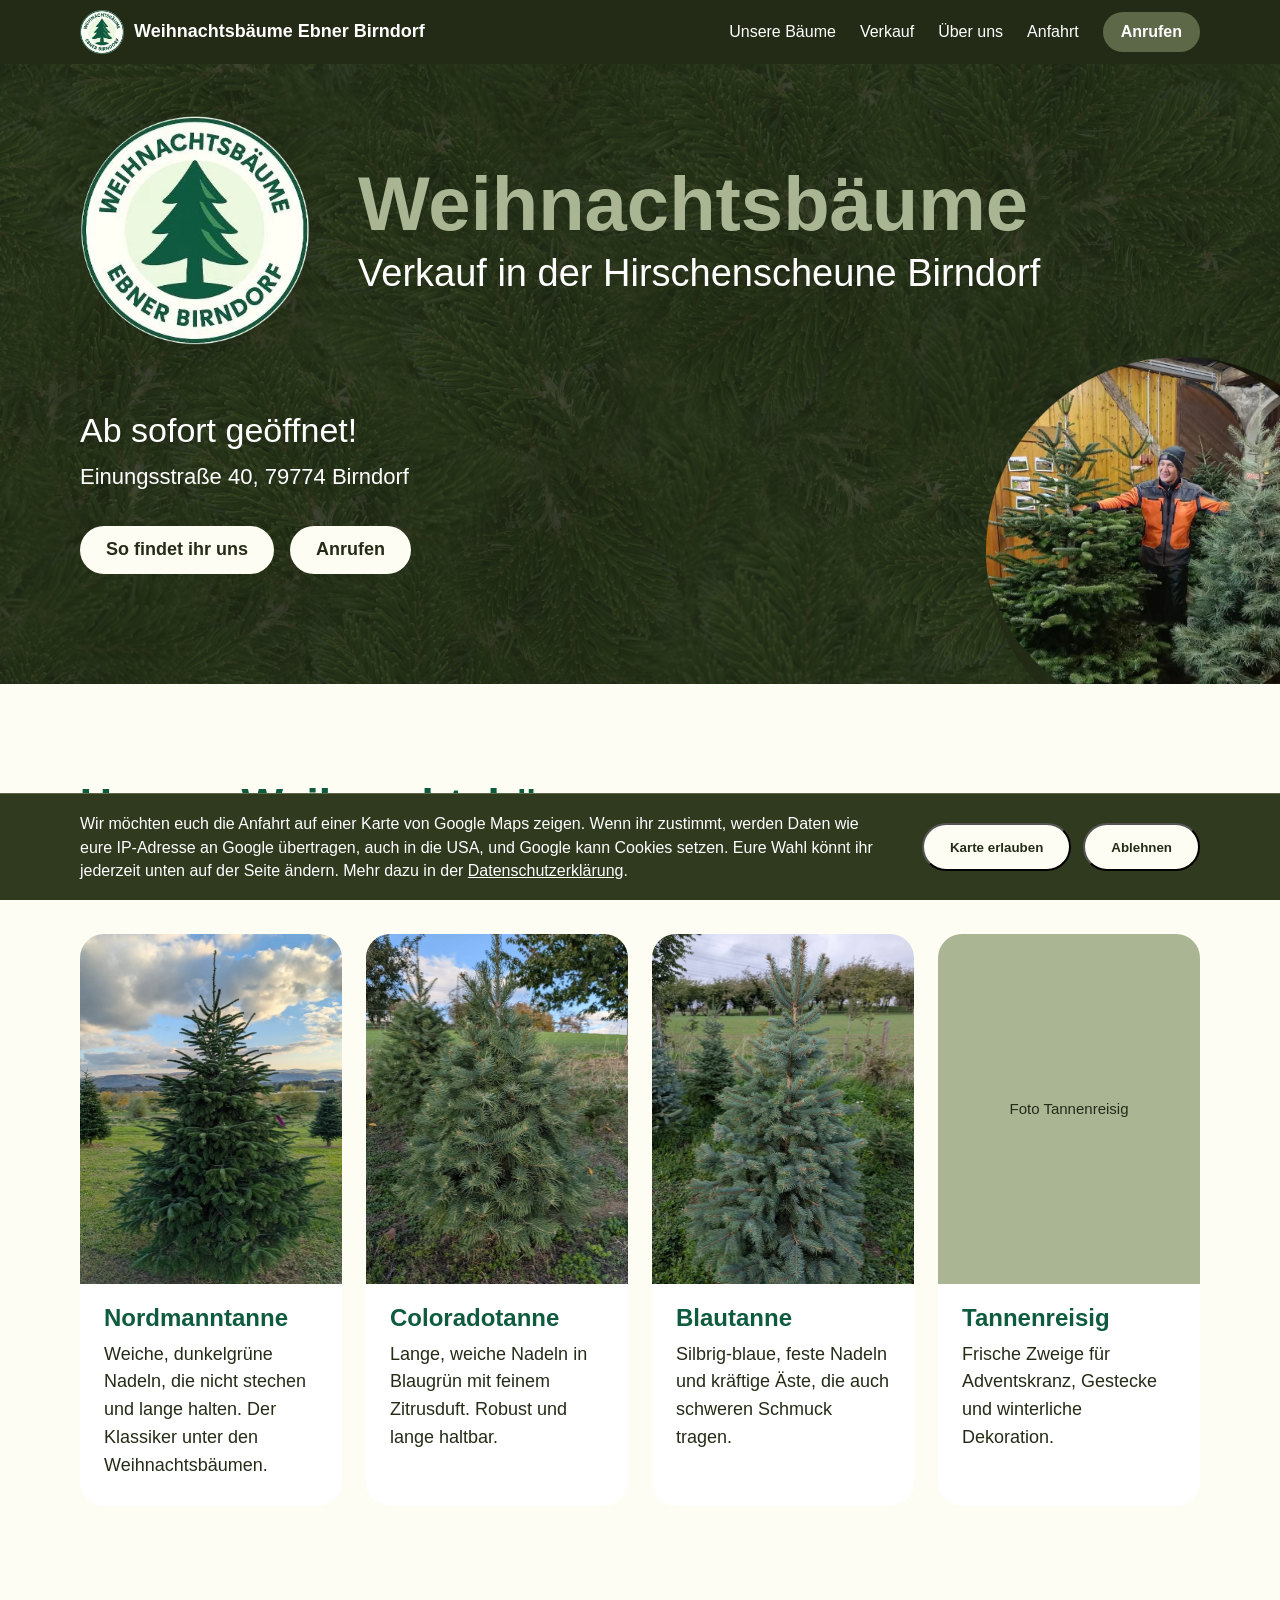
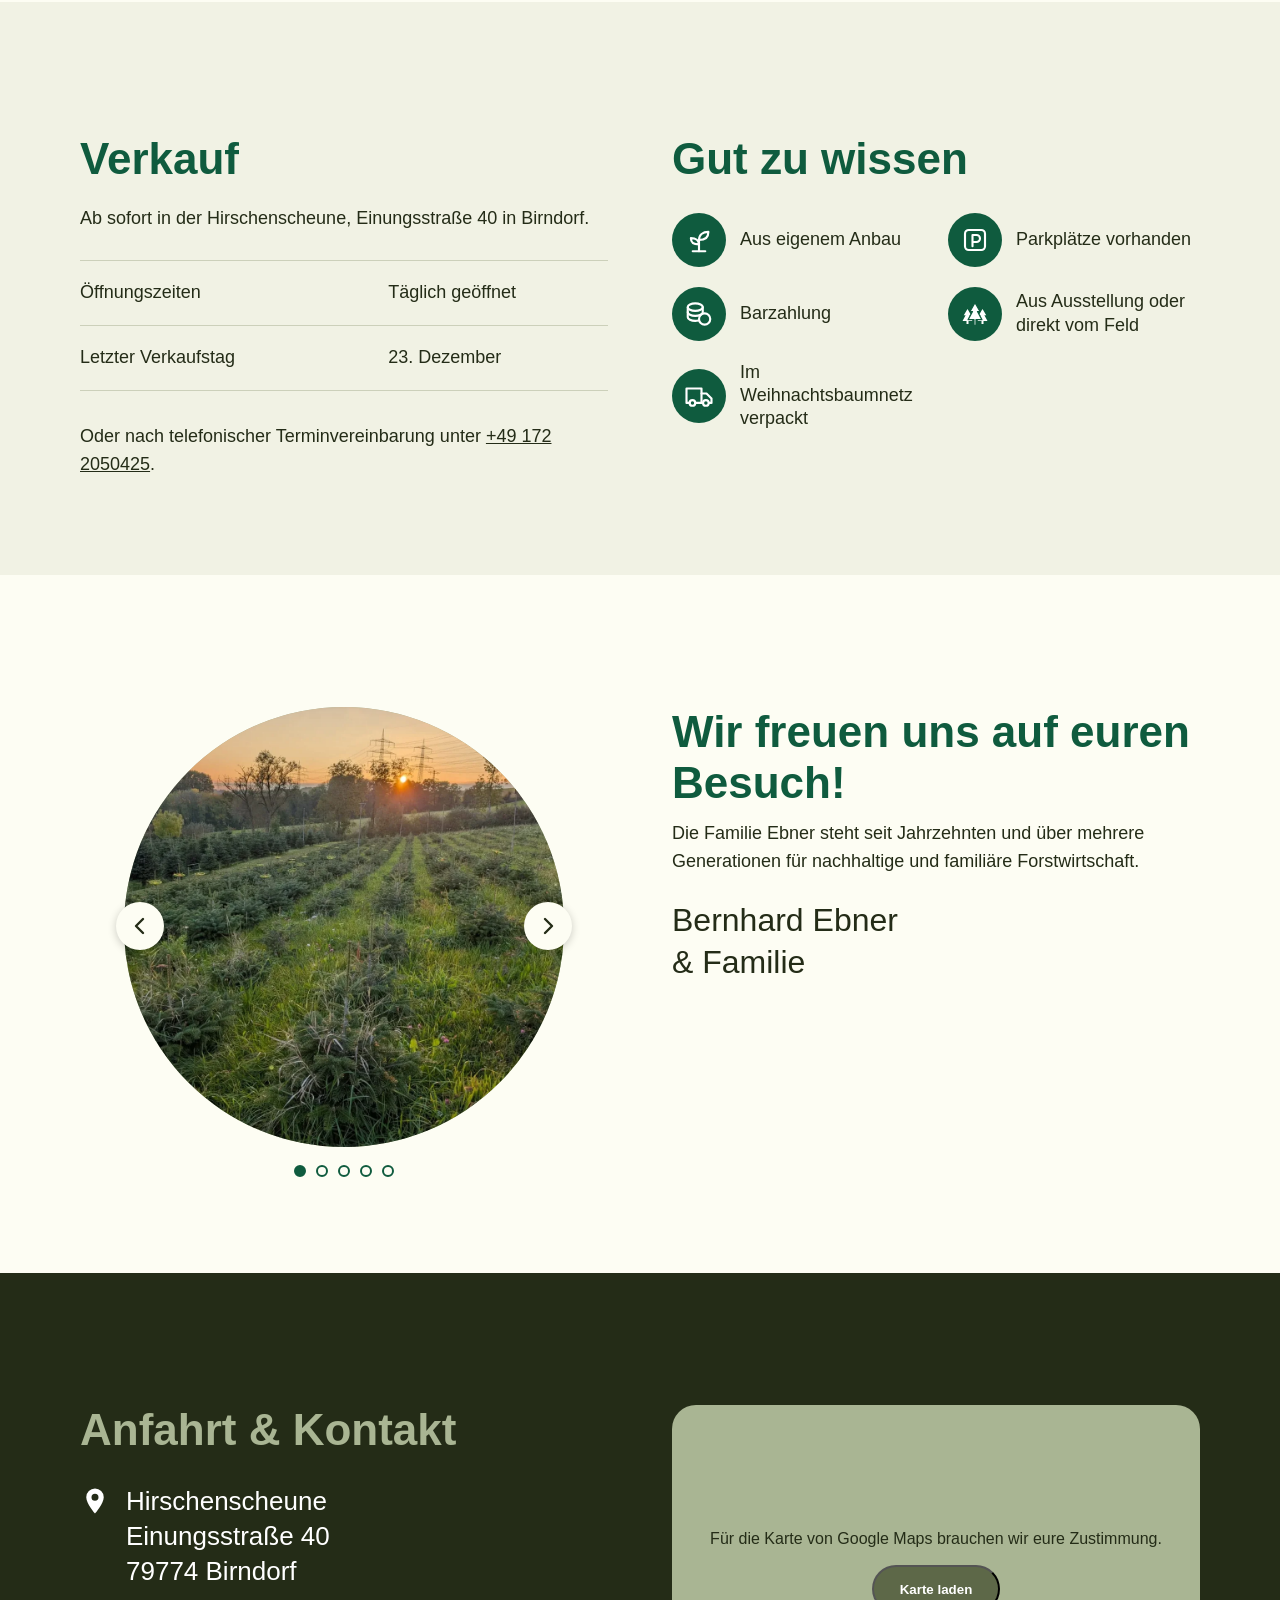
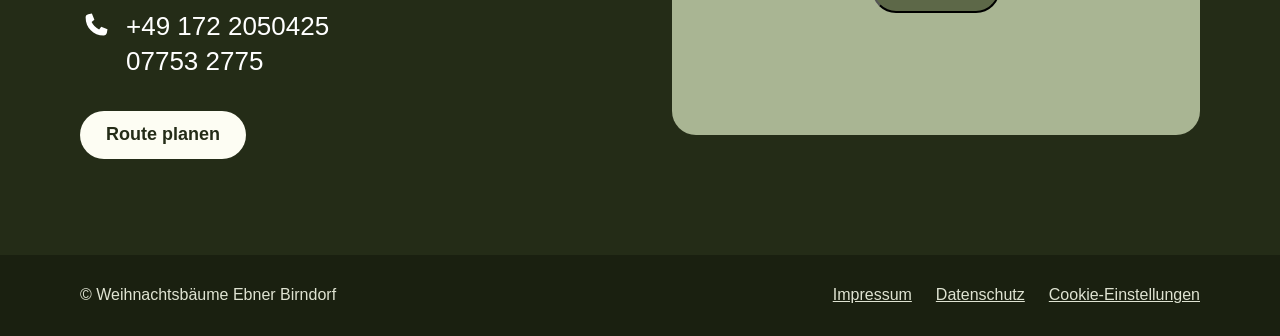
==== index.html @ 2c9ade21 "Verkauf: Ueberschrift und Abstaende" ====
<!doctype html>
<html lang="de">
<head>
  <meta charset="utf-8">
  <meta name="viewport" content="width=device-width, initial-scale=1">
  <title>Christbäume &amp; Weihnachtsbäume in Birndorf | Ebner</title>
  <meta name="description" content="Weihnachtsbäume aus eigenem Anbau: Nordmanntannen, Coloradotannen, Blautannen und Tannenreisig. Verkauf in der Hirschenscheune Birndorf, täglich geöffnet.">
  <link rel="canonical" href="https://ebner-birndorf.de/">
  <meta property="og:type" content="website">
  <meta property="og:locale" content="de_DE">
  <meta property="og:site_name" content="Weihnachtsbäume Ebner Birndorf">
  <meta property="og:title" content="Christbäume &amp; Weihnachtsbäume in Birndorf | Ebner">
  <meta property="og:description" content="Weihnachtsbäume aus eigenem Anbau, Verkauf in der Hirschenscheune Birndorf.">
  <meta property="og:url" content="https://ebner-birndorf.de/">
  <meta property="og:image" content="https://ebner-birndorf.de/assets/logo-aus-flyer.png">
  <meta name="theme-color" content="#242c17">
  <link rel="icon" href="assets/logo-aus-flyer.png">
  <link rel="stylesheet" href="style.css">
  <script type="application/ld+json">
  {
    "@context": "https://schema.org",
    "@type": "Store",
    "name": "Weihnachtsbäume Ebner Birndorf",
    "alternateName": "Christbäume Ebner Birndorf",
    "description": "Verkauf von Weihnachtsbäumen aus eigenem Anbau in der Hirschenscheune Birndorf: Nordmanntannen, Coloradotannen, Blautannen und Tannenreisig.",
    "url": "https://ebner-birndorf.de/",
    "logo": "https://ebner-birndorf.de/assets/logo-aus-flyer.png",
    "image": "https://ebner-birndorf.de/assets/baum-nordmanntanne.webp",
    "telephone": "+491722050425",
    "paymentAccepted": "Cash",
    "address": {
      "@type": "PostalAddress",
      "streetAddress": "Einungsstraße 40",
      "postalCode": "79774",
      "addressLocality": "Albbruck-Birndorf",
      "addressRegion": "Baden-Württemberg",
      "addressCountry": "DE"
    },
    "areaServed": ["Birndorf", "Albbruck", "Landkreis Waldshut"]
  }
  </script>
</head>
<body>

<header class="kopf">
  <div class="inhalt">
    <a class="marke" href="#start">
      <img src="assets/logo-aus-flyer.png" alt="" width="44" height="44">
      <span>Weihnachtsbäume Ebner Birndorf</span>
    </a>
    <nav class="nav" aria-label="Hauptnavigation">
      <a href="#baeume">Unsere Bäume</a>
      <a href="#verkauf">Verkauf</a>
      <a href="#familie">Über uns</a>
      <a href="#anfahrt">Anfahrt</a>
    </nav>
    <a class="knopf klein" href="tel:+491722050425">Anrufen</a>
  </div>
</header>

<main>
  <section class="hero" id="start">
    <div class="inhalt">
      <div class="hero-kopf">
        <img class="hero-logo" src="assets/logo-aus-flyer.png" alt="Logo Weihnachtsbäume Ebner Birndorf" width="311" height="311">
        <div>
          <h1>Weihnachtsbäume <span class="hero-unterzeile">Verkauf in der Hirschenscheune Birndorf</span></h1>
        </div>
      </div>
      <div class="hero-text">
        <p class="hero-zeiten" id="hero-zeiten">Ab sofort geöffnet!</p>
        <p class="hero-ort">Einungsstraße 40, 79774 Birndorf</p>
        <div class="hero-aktionen">
          <a class="knopf hell" href="#anfahrt">So findet ihr uns</a>
          <a class="knopf hell" href="tel:+491722050425">Anrufen</a>
        </div>
      </div>
    </div>
    <img class="hero-foto" src="assets/foto-kreis-aus-flyer.webp" alt="Bernhard Ebner zwischen Christbäumen aus eigenem Anbau in Birndorf" width="735" height="816">
  </section>

  <section class="abschnitt" id="baeume">
    <div class="inhalt">
      <h2>Unsere Weihnachtsbäume</h2>
      <p class="einleitung">Unsere Weihnachtsbäume stammen aus eigenem Anbau. Bei uns findet ihr Nordmanntannen, Coloradotannen, Blautannen sowie Tannenreisig.</p>
      <div class="raster vier">
        <article class="karte">
          <img class="bild" src="assets/baum-nordmanntanne.webp" alt="Nordmanntanne auf dem Feld in Birndorf" width="1053" height="1400" loading="lazy">
          <div class="karte-text">
            <h3>Nordmanntanne</h3>
            <p>Weiche, dunkelgrüne Nadeln, die nicht stechen und lange halten. Der Klassiker unter den Weihnachtsbäumen.</p>
          </div>
        </article>
        <article class="karte">
          <img class="bild" src="assets/baum-coloradotanne.webp" alt="Coloradotanne auf dem Feld in Birndorf" width="1053" height="1400" loading="lazy">
          <div class="karte-text">
            <h3>Coloradotanne</h3>
            <p>Lange, weiche Nadeln in Blaugrün mit feinem Zitrusduft. Robust und lange haltbar.</p>
          </div>
        </article>
        <article class="karte">
          <img class="bild" src="assets/baum-blautanne.webp" alt="Blautanne auf dem Feld in Birndorf" width="1053" height="1400" loading="lazy">
          <div class="karte-text">
            <h3>Blautanne</h3>
            <p>Silbrig-blaue, feste Nadeln und kräftige Äste, die auch schweren Schmuck tragen.</p>
          </div>
        </article>
        <article class="karte">
          <div class="platzhalter bild">Foto Tannenreisig</div>
          <div class="karte-text">
            <h3>Tannenreisig</h3>
            <p>Frische Zweige für Adventskranz, Gestecke und winterliche Dekoration.</p>
          </div>
        </article>
      </div>
    </div>
  </section>

  <section class="abschnitt alt" id="verkauf">
    <div class="inhalt raster zwei">
      <div>
        <h2>Verkauf</h2>
        <p class="einleitung" id="verkauf-hinweis">Ab sofort in der Hirschenscheune, Einungsstraße 40 in Birndorf.</p>
        <table class="zeiten">
          <caption hidden>Öffnungszeiten</caption>
          <tr><th scope="row">Öffnungszeiten</th><td>Täglich geöffnet</td></tr>
          <tr><th scope="row">Letzter Verkaufstag</th><td>23. Dezember</td></tr>
        </table>
        <p class="hinweis">Oder nach telefonischer Terminvereinbarung unter <a href="tel:+491722050425">+49 172 2050425</a>.</p>
      </div>
      <div>
        <h2>Gut zu wissen</h2>
        <ul class="fakten">
          <li>
            <span class="pikto"><svg viewBox="0 0 24 24" aria-hidden="true"><path d="M12 21v-9"/><path d="M12 12c0-4 3-6.500 7.500-6.500 0 4.500-3 6.500-7.500 6.500Z"/><path d="M12 15.500c0-3-2.500-5-6.500-5 0 3.500 2.500 5 6.500 5Z"/><path d="M7 21h10"/></svg></span>
            Aus eigenem Anbau
          </li>
          <li>
            <span class="pikto"><svg viewBox="0 0 24 24" aria-hidden="true"><rect x="4" y="4" width="16" height="16" rx="3"/><path d="M10 17V8h3.200a2.800 2.800 0 0 1 0 5.600H10"/></svg></span>
            Parkplätze vorhanden
          </li>
          <li>
            <span class="pikto"><svg viewBox="0 0 24 24" aria-hidden="true"><ellipse cx="9" cy="6.500" rx="6" ry="3"/><path d="M3 6.500v4c0 1.660 2.690 3 6 3s6-1.340 6-3v-4"/><path d="M3 10.500v4c0 1.660 2.690 3 6 3 .9 0 1.760-.1 2.530-.28"/><circle cx="16.500" cy="16" r="4.500"/></svg></span>
            Barzahlung
          </li>
          <li>
            <span class="pikto"><svg class="gefuellt" viewBox="0 0 24 24" aria-hidden="true"><path d="M6 8 3 13h1.500L2 17.500h3.200V20h1.600v-2.500H10L7.500 13H9L6 8Z"/><path d="M18 8l-3 5h1.500L14 17.500h3.200V20h1.600v-2.500H22L19.500 13H21l-3-5Z"/><path class="vorn" d="M12 3 8 10h2l-3.500 6.500h4.700V21h1.600v-4.500h4.700L14 10h2L12 3Z"/></svg></span>
            Aus Ausstellung oder direkt vom Feld
          </li>
          <li>
            <span class="pikto"><svg viewBox="0 0 24 24" aria-hidden="true"><path d="M4.500 17.500H2V6h12v11.500H9"/><path d="M14 10h4l4 4v3.500h-2"/><path d="M15 17.500h-1"/><circle cx="6.750" cy="17.500" r="2.250"/><circle cx="17.500" cy="17.500" r="2.250"/></svg></span>
            Im Weihnachtsbaumnetz verpackt
          </li>
        </ul>
      </div>
    </div>
  </section>

  <section class="abschnitt" id="familie">
    <div class="inhalt raster zwei">
      <div class="galerie" id="galerie" aria-roledescription="Bildergalerie" aria-label="Fotos aus Birndorf">
        <div class="galerie-fenster">
          <img class="aktiv" src="assets/galerie-1-sonnenuntergang.webp" alt="Weihnachtsbaumkultur in Birndorf bei Sonnenuntergang" width="1400" height="1054">
          <img src="assets/galerie-2-katze.webp" alt="Katze vor einem geschmückten Weihnachtsbaum" width="1050" height="1400" loading="lazy">
          <img src="assets/galerie-3-zapfen.webp" alt="Junge Tanne mit Zapfen im Sommer" width="1053" height="1400" loading="lazy">
          <img src="assets/galerie-4-tannenreisig.webp" alt="Tannenreisig-Stand mit Kässle und verschneiter Blautanne" width="1051" height="1400" loading="lazy">
          <img src="assets/galerie-5-hof.webp" alt="Verschneite Weihnachtsbäume vor der Hirschenscheune in Birndorf" width="1400" height="1051" loading="lazy">
        </div>
        <button class="galerie-pfeil zurueck" type="button" aria-label="Vorheriges Foto"><svg viewBox="0 0 24 24" aria-hidden="true"><path d="M15 5 8 12l7 7"/></svg></button>
        <button class="galerie-pfeil weiter" type="button" aria-label="Nächstes Foto"><svg viewBox="0 0 24 24" aria-hidden="true"><path d="m9 5 7 7-7 7"/></svg></button>
        <div class="galerie-punkte" role="group" aria-label="Foto auswählen"></div>
      </div>
      <div>
        <h2>Wir freuen uns auf euren Besuch!</h2>
        <p class="einleitung">Die Familie Ebner steht seit Jahrzehnten und über mehrere Generationen für nachhaltige und familiäre Forstwirtschaft.</p>
        <p class="gruss">Bernhard Ebner<br>&amp; Familie</p>
      </div>
    </div>
  </section>

  <section class="abschnitt dunkel" id="anfahrt">
    <div class="inhalt raster zwei">
      <div>
        <h2>Anfahrt &amp; Kontakt</h2>
        <ul class="kontakt-liste">
          <li>
            <svg viewBox="0 0 24 24" aria-hidden="true"><path d="M12 2a7 7 0 0 0-7 7c0 5.2 7 13 7 13s7-7.800 7-13a7 7 0 0 0-7-7Zm0 9.800A2.800 2.800 0 1 1 12 6.200a2.800 2.800 0 0 1 0 5.600Z"/></svg>
            <span>Hirschenscheune<br>Einungsstraße 40<br>79774 Birndorf</span>
          </li>
          <li>
            <svg viewBox="0 0 24 24" aria-hidden="true"><path d="M6.600 2.500 9.500 2l2 5-2.200 1.700a13 13 0 0 0 6 6L17 12.500l5 2-.5 2.900c-.2 1.300-1.300 2.100-2.600 2.100C10.700 19.500 4.500 13.300 4.500 5.100c0-1.300.8-2.400 2.100-2.600Z"/></svg>
            <span><a href="tel:+491722050425">+49 172 2050425</a><br><a href="tel:+4977532775">07753 2775</a></span>
          </li>
        </ul>
        <div class="hero-aktionen">
          <a class="knopf hell" href="https://www.google.com/maps/search/?api=1&amp;query=Einungsstra%C3%9Fe+40,+79774+Albbruck-Birndorf" rel="noopener">Route planen</a>
        </div>
      </div>
      <div class="platzhalter karte-karte" id="karte">
        <div>
          <p>Für die Karte von Google Maps brauchen wir eure Zustimmung.</p>
          <button class="knopf" id="karte-laden" type="button">Karte laden</button>
        </div>
      </div>
    </div>
  </section>
</main>

<footer class="fuss">
  <div class="inhalt">
    <span>© Weihnachtsbäume Ebner Birndorf</span>
    <nav aria-label="Rechtliches">
      <a href="impressum.html">Impressum</a>
      <a href="datenschutz.html">Datenschutz</a>
      <button class="link-knopf" id="cookie-einstellungen" type="button">Cookie-Einstellungen</button>
    </nav>
  </div>
</footer>

<aside class="cookie-banner" id="cookie-banner" aria-label="Cookie-Einstellungen" hidden>
  <div class="inhalt">
    <p>Wir möchten euch die Anfahrt auf einer Karte von Google Maps zeigen. Wenn ihr zustimmt, werden Daten wie eure IP-Adresse an Google übertragen, auch in die USA, und Google kann Cookies setzen. Eure Wahl könnt ihr jederzeit unten auf der Seite ändern. Mehr dazu in der <a href="datenschutz.html">Datenschutzerklärung</a>.</p>
    <div class="cookie-aktionen">
      <button class="knopf hell" id="cookie-ja" type="button">Karte erlauben</button>
      <button class="knopf hell" id="cookie-nein" type="button">Ablehnen</button>
    </div>
  </div>
</aside>

<script src="saison.js" defer></script>
<script src="galerie.js" defer></script>
<script src="consent.js" defer></script>

</body>
</html>
---- style.css ----
/* Farben und Grundwerte aus dem Flyer */
:root {
  --tanne-dunkel: #242c17;
  --tanne: #2f3a1f;
  --moos: #5d6848;
  --moos-hell: #a9b593;
  --logo-gruen: #0f5b3e;
  --creme: #fdfdf3;
  --creme-dunkel: #f1f2e4;
  --text: #242c17;
  --radius-pill: 999px;
  --breite: 1120px;
  --gutter: clamp(16px, 4vw, 40px);
}

* { box-sizing: border-box; }
html { scroll-behavior: smooth; scroll-padding-top: 76px; }
body {
  margin: 0;
  background: var(--tanne-dunkel);
  color: var(--text);
  font-family: Arial, "Liberation Sans", Helvetica, sans-serif;
  font-size: 18px;
  line-height: 1.55;
}
img { max-width: 100%; height: auto; display: block; }
h1, h2, h3, p { margin: 0; }
a { color: inherit; }
a:focus-visible { outline: 3px solid var(--moos-hell); outline-offset: 3px; }

.inhalt { width: min(100% - 2 * var(--gutter), var(--breite)); margin-inline: auto; }

/* Kopfzeile */
.kopf {
  position: sticky; top: 0; z-index: 10;
  background: rgba(36, 44, 23, .96);
  color: #fff;
}
.kopf .inhalt { display: flex; align-items: center; gap: 24px; min-height: 64px; }
.marke { display: flex; align-items: center; gap: 10px; font-weight: 700; text-decoration: none; }
.marke img { width: 44px; height: 44px; }
.nav { display: flex; gap: 24px; margin-left: auto; }
.nav a { text-decoration: none; font-size: 16px; }
.nav a:hover { text-decoration: underline; text-underline-offset: 4px; }

/* Knöpfe wie auf dem Flyer */
.knopf {
  display: inline-flex; align-items: center; justify-content: center;
  min-height: 48px; padding: 8px 26px;
  border-radius: var(--radius-pill);
  background: var(--moos); color: #fff;
  text-decoration: none; text-align: center;
}
.knopf { font-weight: 700; cursor: pointer; }
.knopf:hover { background: var(--logo-gruen); }
.knopf.hell { background: var(--creme); color: var(--tanne-dunkel); }
.knopf.hell:hover { background: var(--creme-dunkel); }
.knopf.klein { min-height: 40px; padding: 6px 18px; font-size: 16px; white-space: nowrap; }

/* Hero: dunkles Feld links, Nadeln rechts, Fotokreis unten rechts */
.hero {
  position: relative; z-index: 2;
  min-height: 620px;
  color: #fff;
  background: var(--tanne-dunkel) url("assets/nadeln-hintergrund.webp") center / cover no-repeat;
}
.hero::before {
  content: ""; position: absolute; inset: 0;
  background: rgba(36, 44, 23, .76);
}
.hero .inhalt { position: relative; padding-block: clamp(32px, 4vw, 56px) clamp(40px, 4.5vw, 64px); }
.hero-kopf { display: flex; align-items: center; gap: clamp(20px, 4vw, 48px); }
.hero-logo { width: clamp(120px, 20vw, 230px); flex: none; }
.hero h1 {
  font-size: clamp(36px, 6.4vw, 76px);
  line-height: 1.08;
  color: var(--moos-hell);
  overflow-wrap: anywhere;
}
.hero-unterzeile { display: block; color: #fff; font-weight: 400; font-size: clamp(24px, 3.2vw, 38px); line-height: 1.2; margin-top: 6px; }
.hero-text { position: relative; z-index: 1; max-width: 640px; }
.hero-zeiten { font-size: clamp(22px, 2.9vw, 34px); line-height: 1.25; margin-top: clamp(32px, 5vw, 64px); }
.hero-ort { font-size: clamp(18px, 2vw, 22px); margin-top: 8px; }
.hinweis { margin-top: 20px; }
.fakten {
  display: grid; grid-template-columns: repeat(2, 1fr); gap: 20px 24px;
  list-style: none; margin: 28px 0 0; padding: 0;
}
.fakten li { display: flex; align-items: center; gap: 14px; line-height: 1.3; }
.pikto {
  flex: none; display: grid; place-items: center;
  width: 54px; height: 54px; border-radius: 50%;
  background: var(--logo-gruen); color: #fff;
}
.pikto svg { width: 30px; height: 30px; fill: none; stroke: currentColor; stroke-width: 1.7; stroke-linecap: round; stroke-linejoin: round; }
.pikto svg.gefuellt { fill: currentColor; stroke: none; }
.pikto svg.gefuellt .vorn { stroke: var(--logo-gruen); stroke-width: 1; }
.hero-aktionen { display: flex; flex-wrap: wrap; gap: 12px 16px; margin-top: 32px; }
.hero-foto {
  position: absolute; right: 0; bottom: 0;
  width: min(23vw, 420px);
  pointer-events: none;
}

/* Abschnitte */
.abschnitt { padding-block: clamp(56px, 8vw, 96px); background: var(--creme); }
.abschnitt.alt { background: var(--creme-dunkel); }
.abschnitt.dunkel { background: var(--tanne-dunkel); color: #fff; }
.abschnitt h2 {
  font-size: clamp(30px, 4.2vw, 44px); line-height: 1.15;
  color: var(--logo-gruen);
}
.abschnitt.dunkel h2 { color: var(--moos-hell); }
.einleitung { max-width: 680px; margin-top: 12px; }

.raster { display: grid; gap: 24px; margin-top: 36px; }
.raster.drei { grid-template-columns: repeat(3, 1fr); }
.raster.vier { grid-template-columns: repeat(4, 1fr); }
.raster.vier .bild { aspect-ratio: 3 / 4; width: 100%; object-fit: cover; }
.raster.zwei { grid-template-columns: repeat(2, 1fr); align-items: start; gap: clamp(24px, 5vw, 64px); }

.karte { background: #fff; border-radius: 24px; overflow: hidden; display: flex; flex-direction: column; }
.karte-text { padding: 20px 24px 26px; }
.karte h3 { font-size: 24px; line-height: 1.2; color: var(--logo-gruen); margin-bottom: 8px; }

/* Platzhalter: sichtbar markiert, damit nichts versehentlich online geht */
.platzhalter {
  display: grid; place-items: center;
  background: var(--moos-hell); color: var(--tanne-dunkel);
  font-size: 15px; text-align: center; padding: 16px;
}
.bild { aspect-ratio: 4 / 3; }
.bild.rund { aspect-ratio: 1; border-radius: 50%; max-width: 420px; width: 100%; margin-inline: auto; }
.karte-karte { aspect-ratio: 16 / 10; border-radius: 24px; }
mark {
  background: #fff0b3; color: var(--tanne-dunkel);
  padding: 1px 6px; border-radius: 4px;
}

#verkauf .einleitung { margin-top: 20px; }
.zeiten { width: 100%; border-collapse: collapse; margin-top: 28px; border-top: 1px solid #ccd0ba; }
#verkauf .hinweis { margin-top: 32px; }
.zeiten th, .zeiten td { padding: 18px 0; text-align: left; border-bottom: 1px solid #ccd0ba; font-weight: 400; vertical-align: top; }
.zeiten th { padding-right: 24px; white-space: nowrap; }

/* Runde Fotogalerie */
.galerie { position: relative; width: 100%; max-width: 440px; margin-inline: auto; outline-offset: 6px; }
.galerie:focus-visible { outline: 3px solid var(--moos); }
.galerie-fenster {
  position: relative; aspect-ratio: 1;
  border-radius: 50%; overflow: hidden;
  background: var(--moos-hell);
  touch-action: pan-y;
}
.galerie-fenster img {
  position: absolute; inset: 0; width: 100%; height: 100%;
  object-fit: cover; opacity: 0; transition: opacity .5s ease;
}
.galerie-fenster img.aktiv { opacity: 1; }
.galerie-pfeil {
  position: absolute; top: calc(50% - 40px);
  width: 48px; height: 48px; border-radius: 50%; border: 0;
  display: grid; place-items: center; cursor: pointer;
  background: var(--creme); color: var(--tanne-dunkel);
  box-shadow: 0 2px 8px rgba(0, 0, 0, .2);
}
.galerie-pfeil:hover { background: #fff; }
.galerie-pfeil:focus-visible, .galerie-punkte button:focus-visible { outline: 3px solid var(--moos); outline-offset: 2px; }
.galerie-pfeil svg { width: 24px; height: 24px; fill: none; stroke: currentColor; stroke-width: 2.4; stroke-linecap: round; stroke-linejoin: round; }
.galerie-pfeil.zurueck { left: -8px; }
.galerie-pfeil.weiter { right: -8px; }
.galerie-punkte { display: flex; justify-content: center; gap: 10px; margin-top: 18px; }
.galerie-punkte button {
  width: 12px; height: 12px; padding: 0; border-radius: 50%; cursor: pointer;
  border: 2px solid var(--logo-gruen); background: transparent;
}
.galerie-punkte button[aria-current="true"] { background: var(--logo-gruen); }
@media (prefers-reduced-motion: reduce) { .galerie-fenster img { transition: none; } }

.gruss { font-size: clamp(24px, 3vw, 32px); line-height: 1.3; margin-top: 24px; }

.kontakt-liste { list-style: none; margin: 28px 0 0; padding: 0; display: grid; gap: 20px; font-size: clamp(20px, 2.4vw, 26px); line-height: 1.35; }
.kontakt-liste li { display: flex; gap: 16px; align-items: flex-start; }
.kontakt-liste svg { flex: none; width: 30px; height: 30px; fill: currentColor; margin-top: 2px; }
.kontakt-liste a { text-decoration: none; }
.kontakt-liste a:hover { text-decoration: underline; text-underline-offset: 4px; }

/* Fußzeile */
.fuss { background: #1a2010; color: #dfe3d2; font-size: 16px; padding-block: 28px; }
.fuss .inhalt { display: flex; flex-wrap: wrap; gap: 12px 28px; align-items: center; justify-content: space-between; }
.fuss nav { display: flex; gap: 24px; }

.link-knopf {
  background: none; border: 0; padding: 0;
  color: inherit; font: inherit;
  text-decoration: underline; cursor: pointer;
}

/* Karte und Cookie-Banner */
.karte-karte { overflow: hidden; }
.karte-karte p { margin-bottom: 14px; font-size: 16px; }
.karte-karte:has(iframe) { padding: 0; display: block; }
.karte-karte iframe { display: block; width: 100%; height: 100%; border: 0; }

.cookie-banner {
  position: fixed; inset: auto 0 0 0; z-index: 20;
  background: var(--tanne); color: #fff;
  font-size: 16px; line-height: 1.45;
  padding-block: 18px;
  border-top: 1px solid var(--moos);
}
.cookie-banner[hidden] { display: none; }
.cookie-banner .inhalt { display: flex; align-items: center; gap: 16px 32px; }
.cookie-banner p { flex: 1; }
.cookie-aktionen { display: flex; gap: 12px; flex: none; }

/* Rechtsseiten */
.rechtstext { max-width: 760px; }
.rechtstext h1 { font-size: clamp(32px, 5vw, 44px); line-height: 1.15; color: var(--logo-gruen); }
.rechtstext h2 { font-size: 24px; margin-top: 32px; }
.rechtstext p, .rechtstext ul { margin-top: 12px; }

@media (max-width: 1100px) {
  .hero { min-height: 0; }
  .hero .inhalt { padding-bottom: 24px; }
  .hero-foto { position: relative; width: min(92%, 520px); margin-left: auto; }
  .raster.vier { grid-template-columns: repeat(2, 1fr); }
}

@media (max-width: 900px) {
  .hero-logo { display: none; }
  .nav { display: none; }
  .kopf .knopf { margin-left: auto; }
  .raster.drei, .raster.zwei { grid-template-columns: 1fr; }
  .cookie-banner .inhalt { flex-direction: column; align-items: stretch; }
  .cookie-aktionen .knopf { flex: 1; padding-inline: 12px; }
}

@media (max-width: 520px) {
  .hero-kopf { flex-direction: column; align-items: flex-start; }
  .fakten { grid-template-columns: 1fr; }
  .raster.vier { grid-template-columns: 1fr; }
  .marke span { display: none; }
  .hero-unterzeile { font-size: 21px; }
  .hero-ort { font-size: 16px; }
  .hero-aktionen .knopf { flex: 1 1 100%; }
}

@media (prefers-reduced-motion: reduce) {
  html { scroll-behavior: auto; }
}
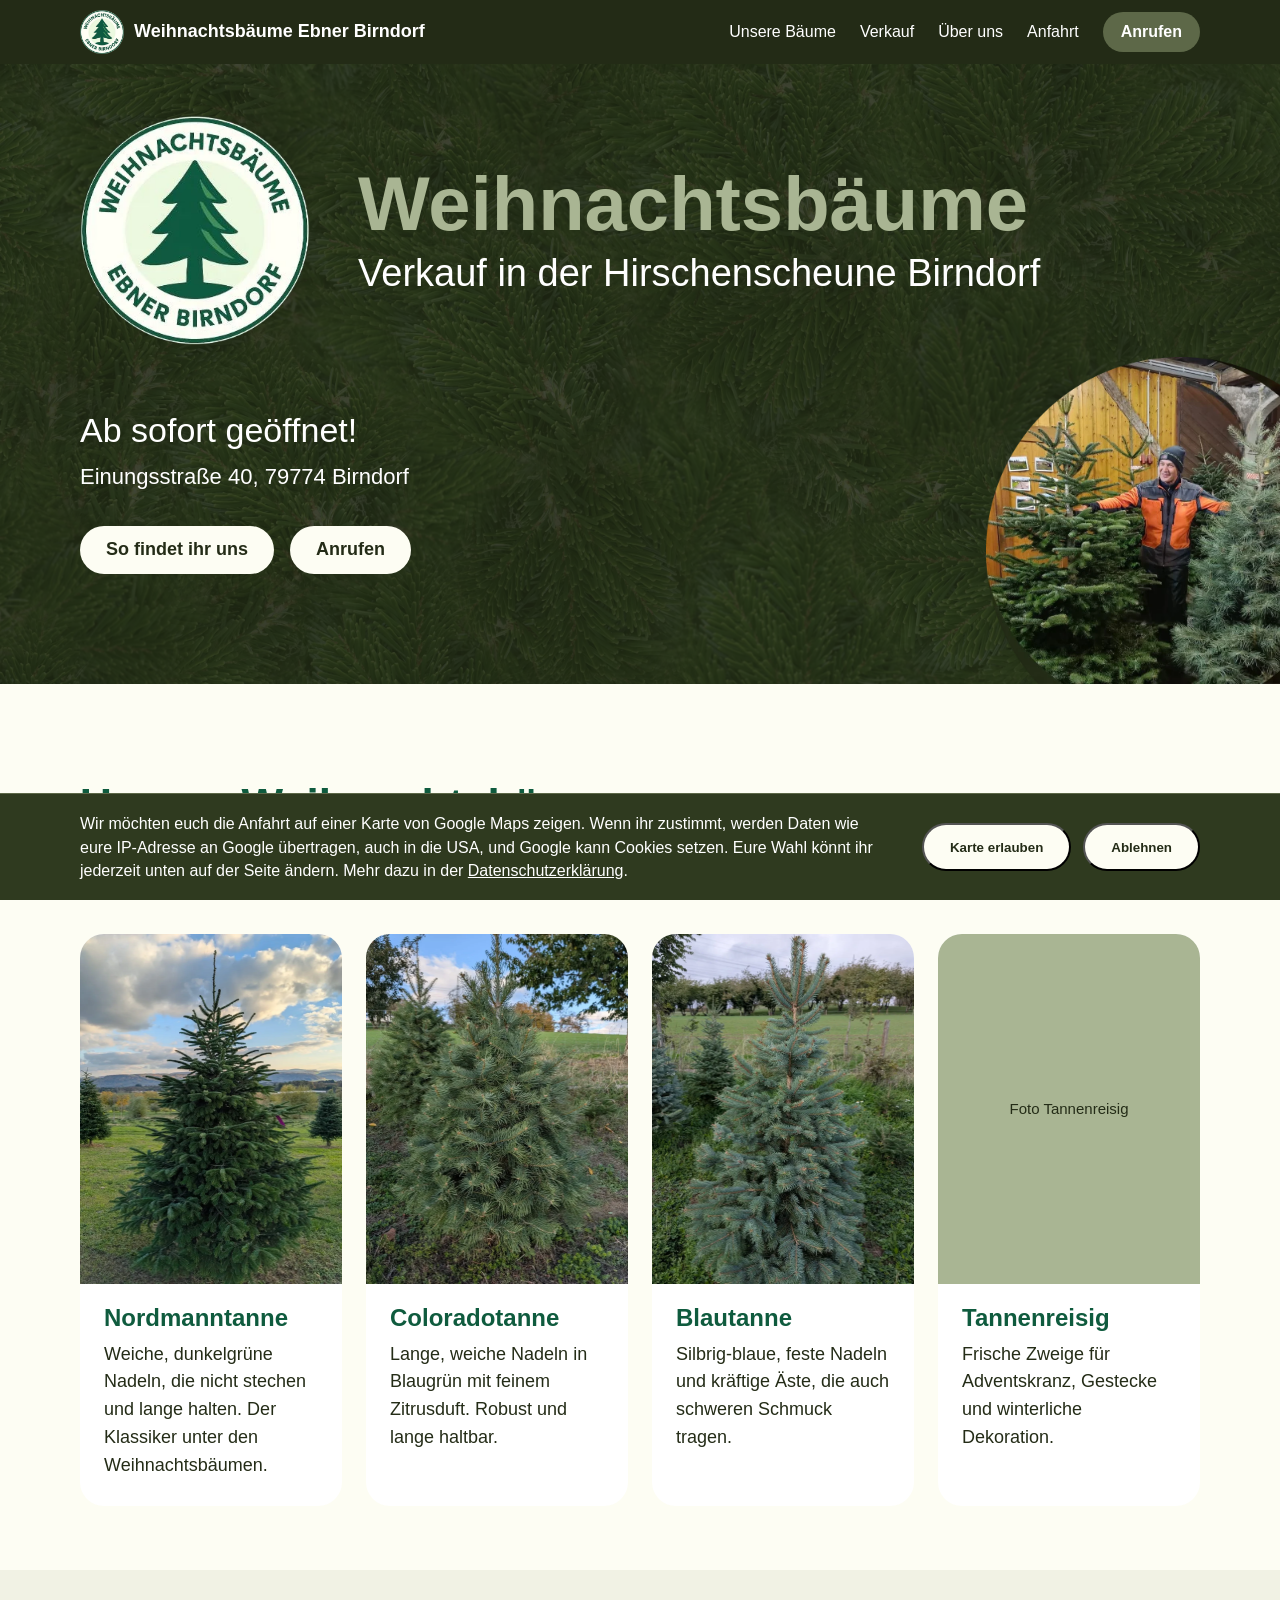
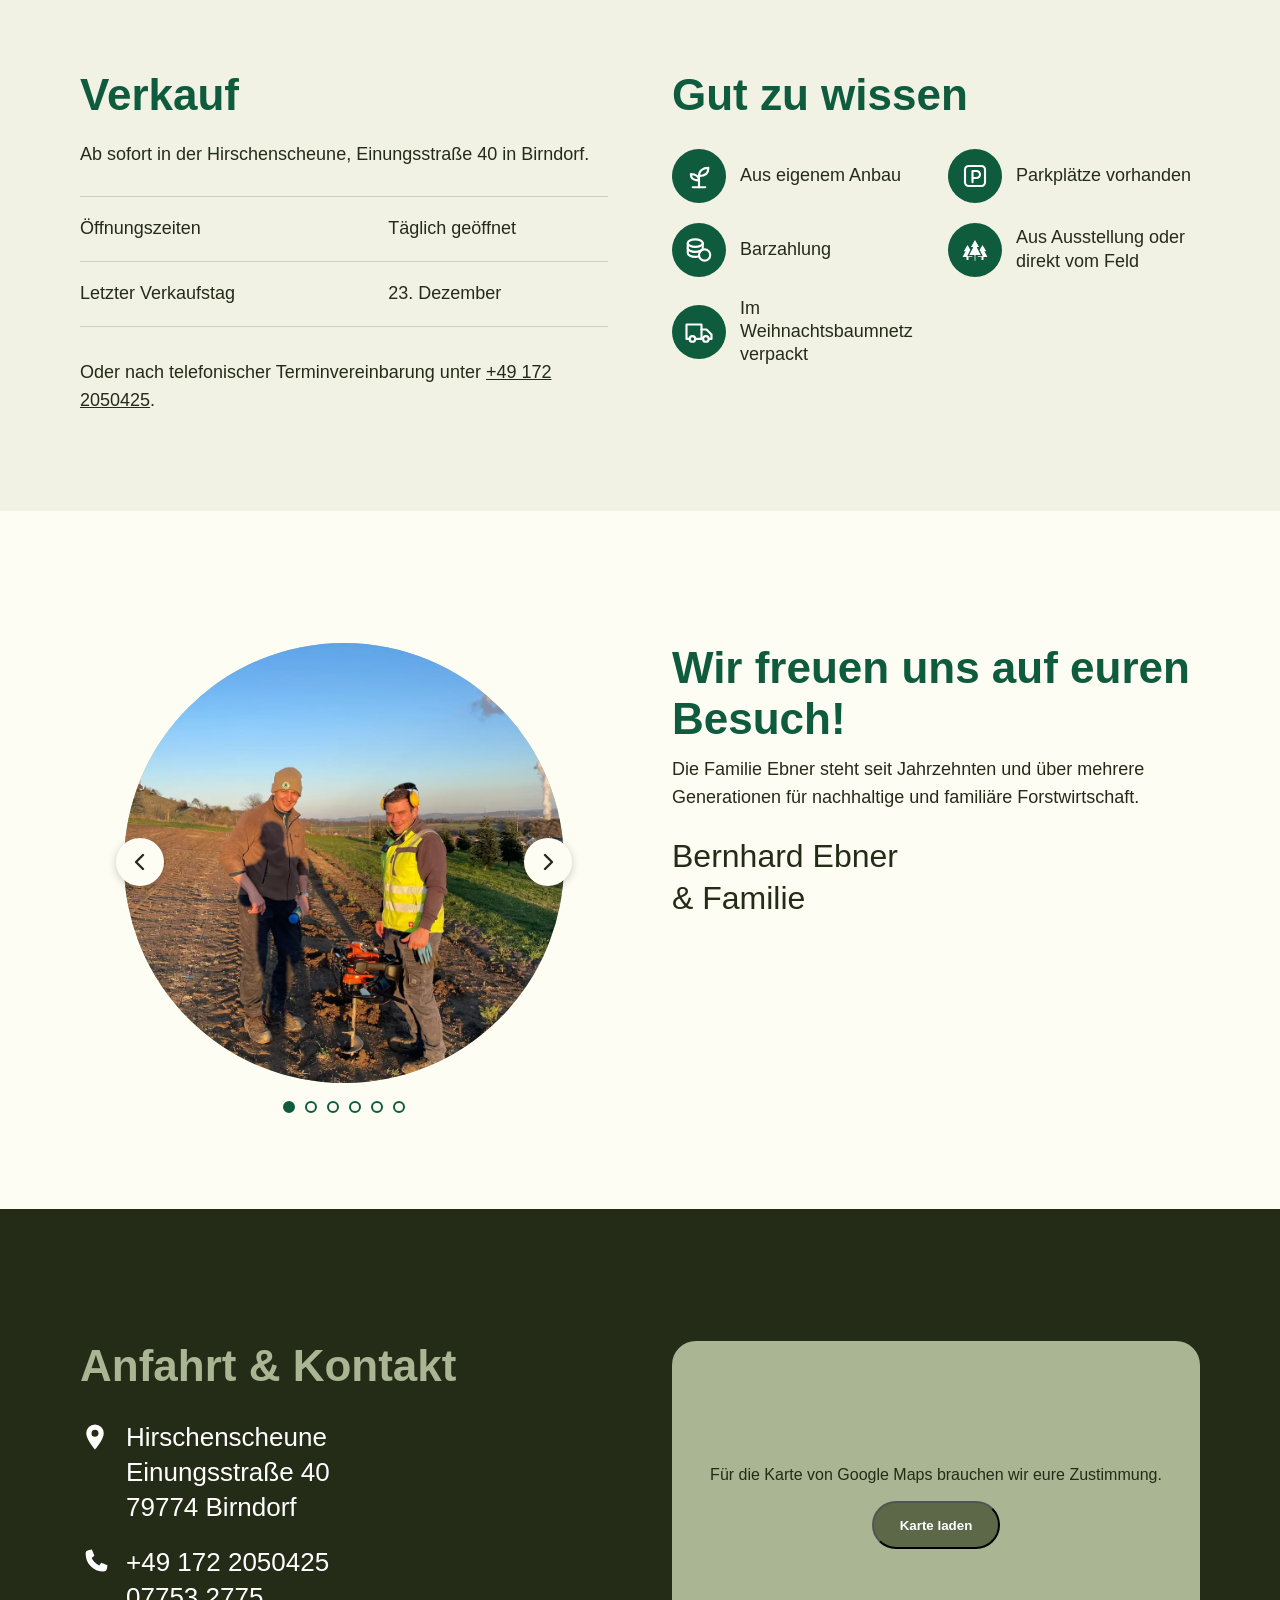
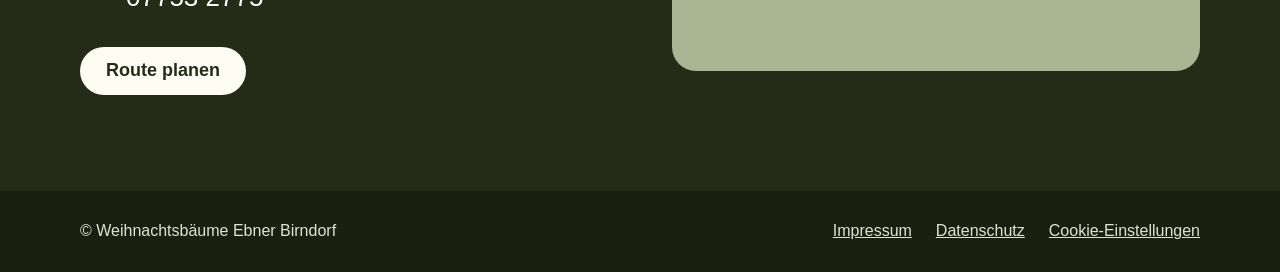
==== commit 211bf5d8: "Pflanzfoto zuerst in der Galerie, Abstand vor Verkauf" ====
--- a/index.html
+++ b/index.html
@@ -160,7 +160,8 @@
     <div class="inhalt raster zwei">
       <div class="galerie" id="galerie" aria-roledescription="Bildergalerie" aria-label="Fotos aus Birndorf">
         <div class="galerie-fenster">
-          <img class="aktiv" src="assets/galerie-1-sonnenuntergang.webp" alt="Weihnachtsbaumkultur in Birndorf bei Sonnenuntergang" width="1400" height="1054">
+          <img class="aktiv" src="assets/galerie-0-pflanzung.webp" alt="Pflanzung junger Weihnachtsbäume auf dem Feld in Birndorf" width="1050" height="1400">
+          <img src="assets/galerie-1-sonnenuntergang.webp" alt="Weihnachtsbaumkultur in Birndorf bei Sonnenuntergang" width="1400" height="1054" loading="lazy">
           <img src="assets/galerie-2-katze.webp" alt="Katze vor einem geschmückten Weihnachtsbaum" width="1050" height="1400" loading="lazy">
           <img src="assets/galerie-3-zapfen.webp" alt="Junge Tanne mit Zapfen im Sommer" width="1053" height="1400" loading="lazy">
           <img src="assets/galerie-4-tannenreisig.webp" alt="Tannenreisig-Stand mit Kässle und verschneiter Blautanne" width="1051" height="1400" loading="lazy">
--- a/style.css
+++ b/style.css
@@ -105,6 +105,8 @@
 /* Abschnitte */
 .abschnitt { padding-block: clamp(56px, 8vw, 96px); background: var(--creme); }
 .abschnitt.alt { background: var(--creme-dunkel); }
+#baeume { padding-bottom: clamp(40px, 5vw, 64px); }
+#verkauf { padding-top: clamp(40px, 5vw, 64px); }
 .abschnitt.dunkel { background: var(--tanne-dunkel); color: #fff; }
 .abschnitt h2 {
   font-size: clamp(30px, 4.2vw, 44px); line-height: 1.15;
@@ -232,6 +234,7 @@
   .nav { display: none; }
   .kopf .knopf { margin-left: auto; }
   .raster.drei, .raster.zwei { grid-template-columns: 1fr; }
+  #verkauf .raster.zwei { row-gap: 64px; }
   .cookie-banner .inhalt { flex-direction: column; align-items: stretch; }
   .cookie-aktionen .knopf { flex: 1; padding-inline: 12px; }
 }
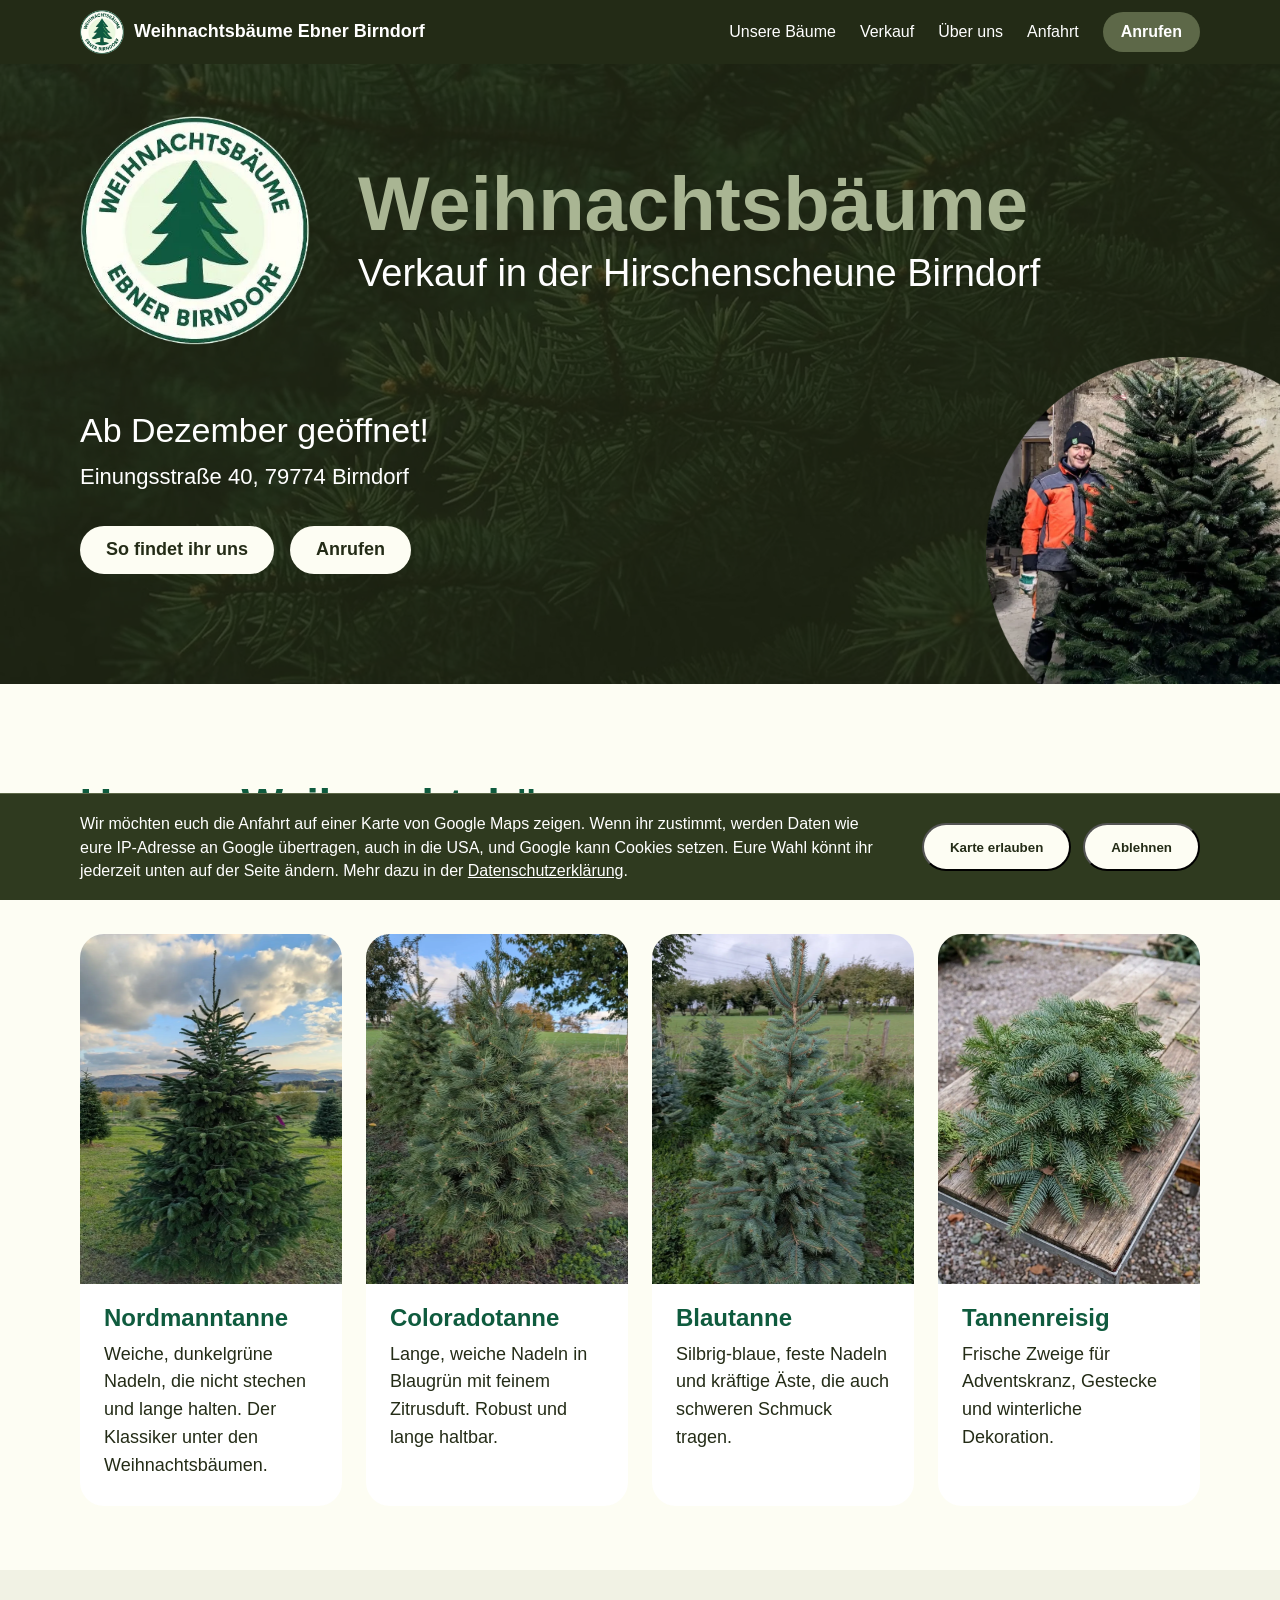
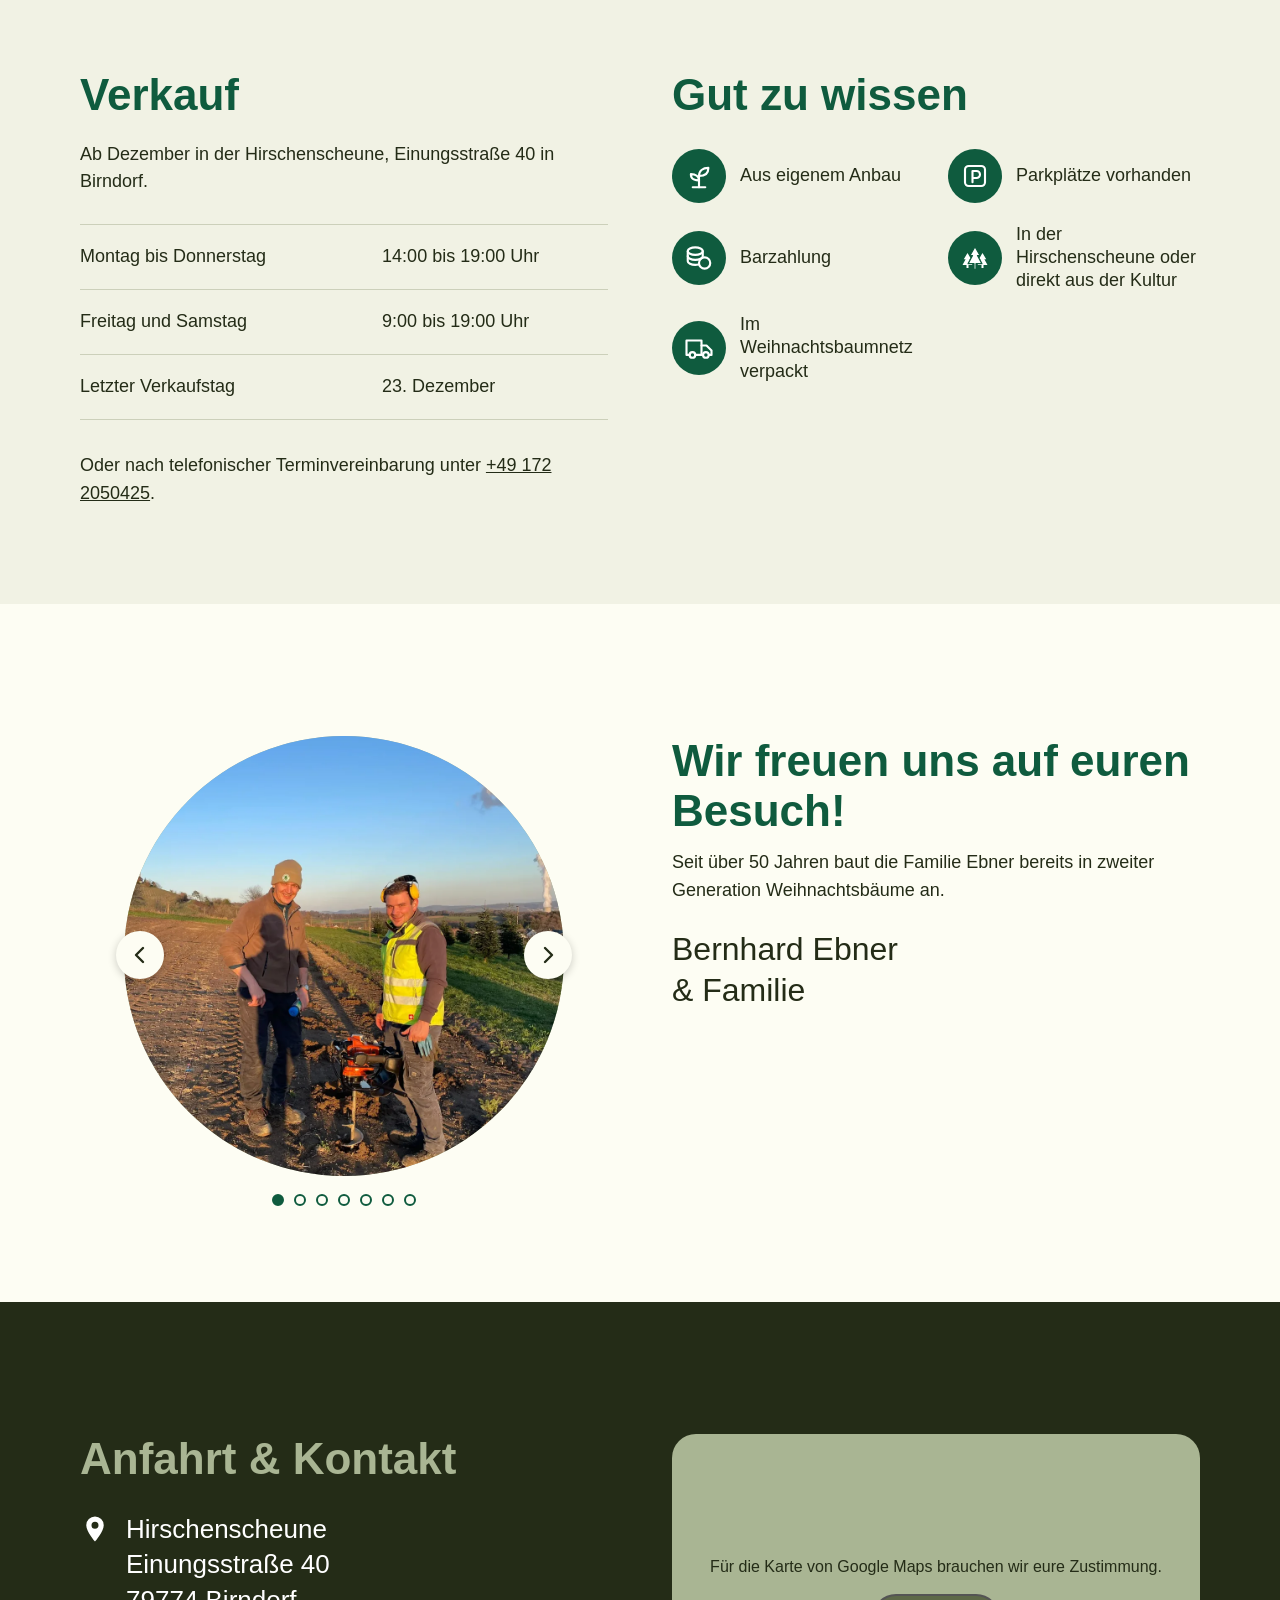
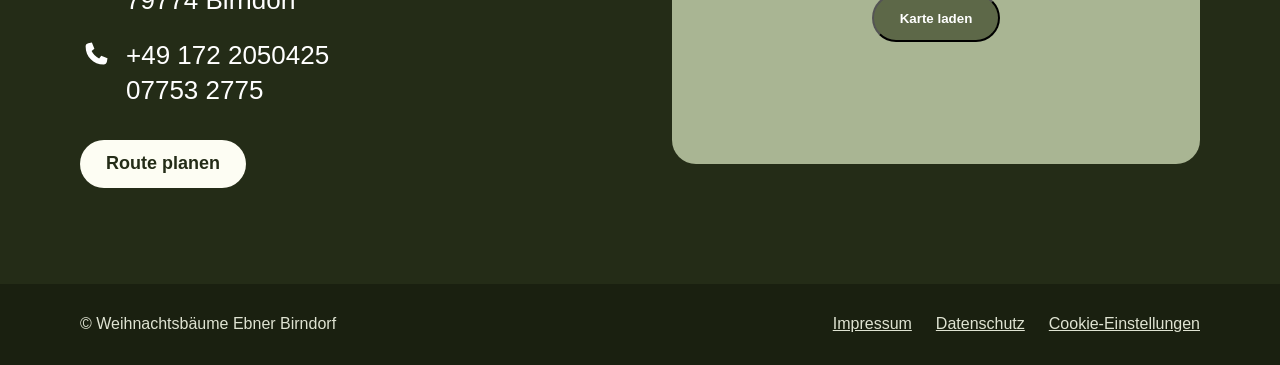
==== commit 77ae92cd: "Oeffnungszeiten, Texte und Galerie aktualisiert" ====
--- a/index.html
+++ b/index.html
@@ -4,7 +4,7 @@
   <meta charset="utf-8">
   <meta name="viewport" content="width=device-width, initial-scale=1">
   <title>Christbäume &amp; Weihnachtsbäume in Birndorf | Ebner</title>
-  <meta name="description" content="Weihnachtsbäume aus eigenem Anbau: Nordmanntannen, Coloradotannen, Blautannen und Tannenreisig. Verkauf in der Hirschenscheune Birndorf, täglich geöffnet.">
+  <meta name="description" content="Weihnachtsbäume aus eigenem Anbau: Nordmanntannen, Coloradotannen, Blautannen und Tannenreisig. Verkauf ab Dezember in der Hirschenscheune Birndorf.">
   <link rel="canonical" href="https://ebner-birndorf.de/">
   <meta property="og:type" content="website">
   <meta property="og:locale" content="de_DE">
@@ -36,7 +36,25 @@
       "addressRegion": "Baden-Württemberg",
       "addressCountry": "DE"
     },
-    "areaServed": ["Birndorf", "Albbruck", "Landkreis Waldshut"]
+    "areaServed": ["Birndorf", "Albbruck", "Landkreis Waldshut"],
+    "openingHoursSpecification": [
+      {
+        "@type": "OpeningHoursSpecification",
+        "dayOfWeek": ["Monday", "Tuesday", "Wednesday", "Thursday"],
+        "opens": "14:00",
+        "closes": "19:00",
+        "validFrom": "2026-12-01",
+        "validThrough": "2026-12-23"
+      },
+      {
+        "@type": "OpeningHoursSpecification",
+        "dayOfWeek": ["Friday", "Saturday"],
+        "opens": "09:00",
+        "closes": "19:00",
+        "validFrom": "2026-12-01",
+        "validThrough": "2026-12-23"
+      }
+    ]
   }
   </script>
 </head>
@@ -68,7 +86,7 @@
         </div>
       </div>
       <div class="hero-text">
-        <p class="hero-zeiten" id="hero-zeiten">Ab sofort geöffnet!</p>
+        <p class="hero-zeiten" id="hero-zeiten">Ab Dezember geöffnet!</p>
         <p class="hero-ort">Einungsstraße 40, 79774 Birndorf</p>
         <div class="hero-aktionen">
           <a class="knopf hell" href="#anfahrt">So findet ihr uns</a>
@@ -76,7 +94,7 @@
         </div>
       </div>
     </div>
-    <img class="hero-foto" src="assets/foto-kreis-aus-flyer.webp" alt="Bernhard Ebner zwischen Christbäumen aus eigenem Anbau in Birndorf" width="735" height="816">
+    <img class="hero-foto" src="assets/foto-kreis-scheune.webp" alt="Große Nordmanntanne in der Hirschenscheune in Birndorf" width="735" height="816">
   </section>
 
   <section class="abschnitt" id="baeume">
@@ -106,7 +124,7 @@
           </div>
         </article>
         <article class="karte">
-          <div class="platzhalter bild">Foto Tannenreisig</div>
+          <img class="bild" src="assets/baum-tannenreisig.webp" alt="Gebündeltes Tannenreisig auf einem Holztisch" width="896" height="1200" loading="lazy">
           <div class="karte-text">
             <h3>Tannenreisig</h3>
             <p>Frische Zweige für Adventskranz, Gestecke und winterliche Dekoration.</p>
@@ -120,10 +138,11 @@
     <div class="inhalt raster zwei">
       <div>
         <h2>Verkauf</h2>
-        <p class="einleitung" id="verkauf-hinweis">Ab sofort in der Hirschenscheune, Einungsstraße 40 in Birndorf.</p>
+        <p class="einleitung" id="verkauf-hinweis">Ab Dezember in der Hirschenscheune, Einungsstraße 40 in Birndorf.</p>
         <table class="zeiten">
           <caption hidden>Öffnungszeiten</caption>
-          <tr><th scope="row">Öffnungszeiten</th><td>Täglich geöffnet</td></tr>
+          <tr><th scope="row">Montag bis Donnerstag</th><td>14:00 bis 19:00 Uhr</td></tr>
+          <tr><th scope="row">Freitag und Samstag</th><td>9:00 bis 19:00 Uhr</td></tr>
           <tr><th scope="row">Letzter Verkaufstag</th><td>23. Dezember</td></tr>
         </table>
         <p class="hinweis">Oder nach telefonischer Terminvereinbarung unter <a href="tel:+491722050425">+49 172 2050425</a>.</p>
@@ -145,7 +164,7 @@
           </li>
           <li>
             <span class="pikto"><svg class="gefuellt" viewBox="0 0 24 24" aria-hidden="true"><path d="M6 8 3 13h1.500L2 17.500h3.200V20h1.600v-2.500H10L7.500 13H9L6 8Z"/><path d="M18 8l-3 5h1.500L14 17.500h3.200V20h1.600v-2.500H22L19.500 13H21l-3-5Z"/><path class="vorn" d="M12 3 8 10h2l-3.500 6.500h4.700V21h1.600v-4.500h4.700L14 10h2L12 3Z"/></svg></span>
-            Aus Ausstellung oder direkt vom Feld
+            In der Hirschenscheune oder direkt aus der Kultur
           </li>
           <li>
             <span class="pikto"><svg viewBox="0 0 24 24" aria-hidden="true"><path d="M4.500 17.500H2V6h12v11.500H9"/><path d="M14 10h4l4 4v3.500h-2"/><path d="M15 17.500h-1"/><circle cx="6.750" cy="17.500" r="2.250"/><circle cx="17.500" cy="17.500" r="2.250"/></svg></span>
@@ -162,10 +181,11 @@
         <div class="galerie-fenster">
           <img class="aktiv" src="assets/galerie-0-pflanzung.webp" alt="Pflanzung junger Weihnachtsbäume auf dem Feld in Birndorf" width="1050" height="1400">
           <img src="assets/galerie-1-sonnenuntergang.webp" alt="Weihnachtsbaumkultur in Birndorf bei Sonnenuntergang" width="1400" height="1054" loading="lazy">
-          <img src="assets/galerie-2-katze.webp" alt="Katze vor einem geschmückten Weihnachtsbaum" width="1050" height="1400" loading="lazy">
-          <img src="assets/galerie-3-zapfen.webp" alt="Junge Tanne mit Zapfen im Sommer" width="1053" height="1400" loading="lazy">
-          <img src="assets/galerie-4-tannenreisig.webp" alt="Tannenreisig-Stand mit Kässle und verschneiter Blautanne" width="1051" height="1400" loading="lazy">
           <img src="assets/galerie-5-hof.webp" alt="Verschneite Weihnachtsbäume vor der Hirschenscheune in Birndorf" width="1400" height="1051" loading="lazy">
+          <img src="assets/galerie-6-raureif.webp" alt="Weihnachtsbäume mit Raureif in der Kultur" width="1053" height="1400" loading="lazy">
+          <img src="assets/galerie-7-nebel.webp" alt="Zwei Männer mit einer frisch geschlagenen Tanne vor einem Traktor im Nebel" width="1050" height="1400" loading="lazy">
+          <img src="assets/galerie-8-schnee.webp" alt="Traktor mit Anhänger voller Weihnachtsbäume im Schnee" width="1400" height="1050" loading="lazy">
+          <img src="assets/galerie-9-scheunentor.webp" alt="Zwei Männer mit einer Nordmanntanne im Scheunentor" width="1051" height="1400" loading="lazy">
         </div>
         <button class="galerie-pfeil zurueck" type="button" aria-label="Vorheriges Foto"><svg viewBox="0 0 24 24" aria-hidden="true"><path d="M15 5 8 12l7 7"/></svg></button>
         <button class="galerie-pfeil weiter" type="button" aria-label="Nächstes Foto"><svg viewBox="0 0 24 24" aria-hidden="true"><path d="m9 5 7 7-7 7"/></svg></button>
@@ -173,7 +193,7 @@
       </div>
       <div>
         <h2>Wir freuen uns auf euren Besuch!</h2>
-        <p class="einleitung">Die Familie Ebner steht seit Jahrzehnten und über mehrere Generationen für nachhaltige und familiäre Forstwirtschaft.</p>
+        <p class="einleitung">Seit über 50 Jahren baut die Familie Ebner bereits in zweiter Generation Weihnachtsbäume an.</p>
         <p class="gruss">Bernhard Ebner<br>&amp; Familie</p>
       </div>
     </div>
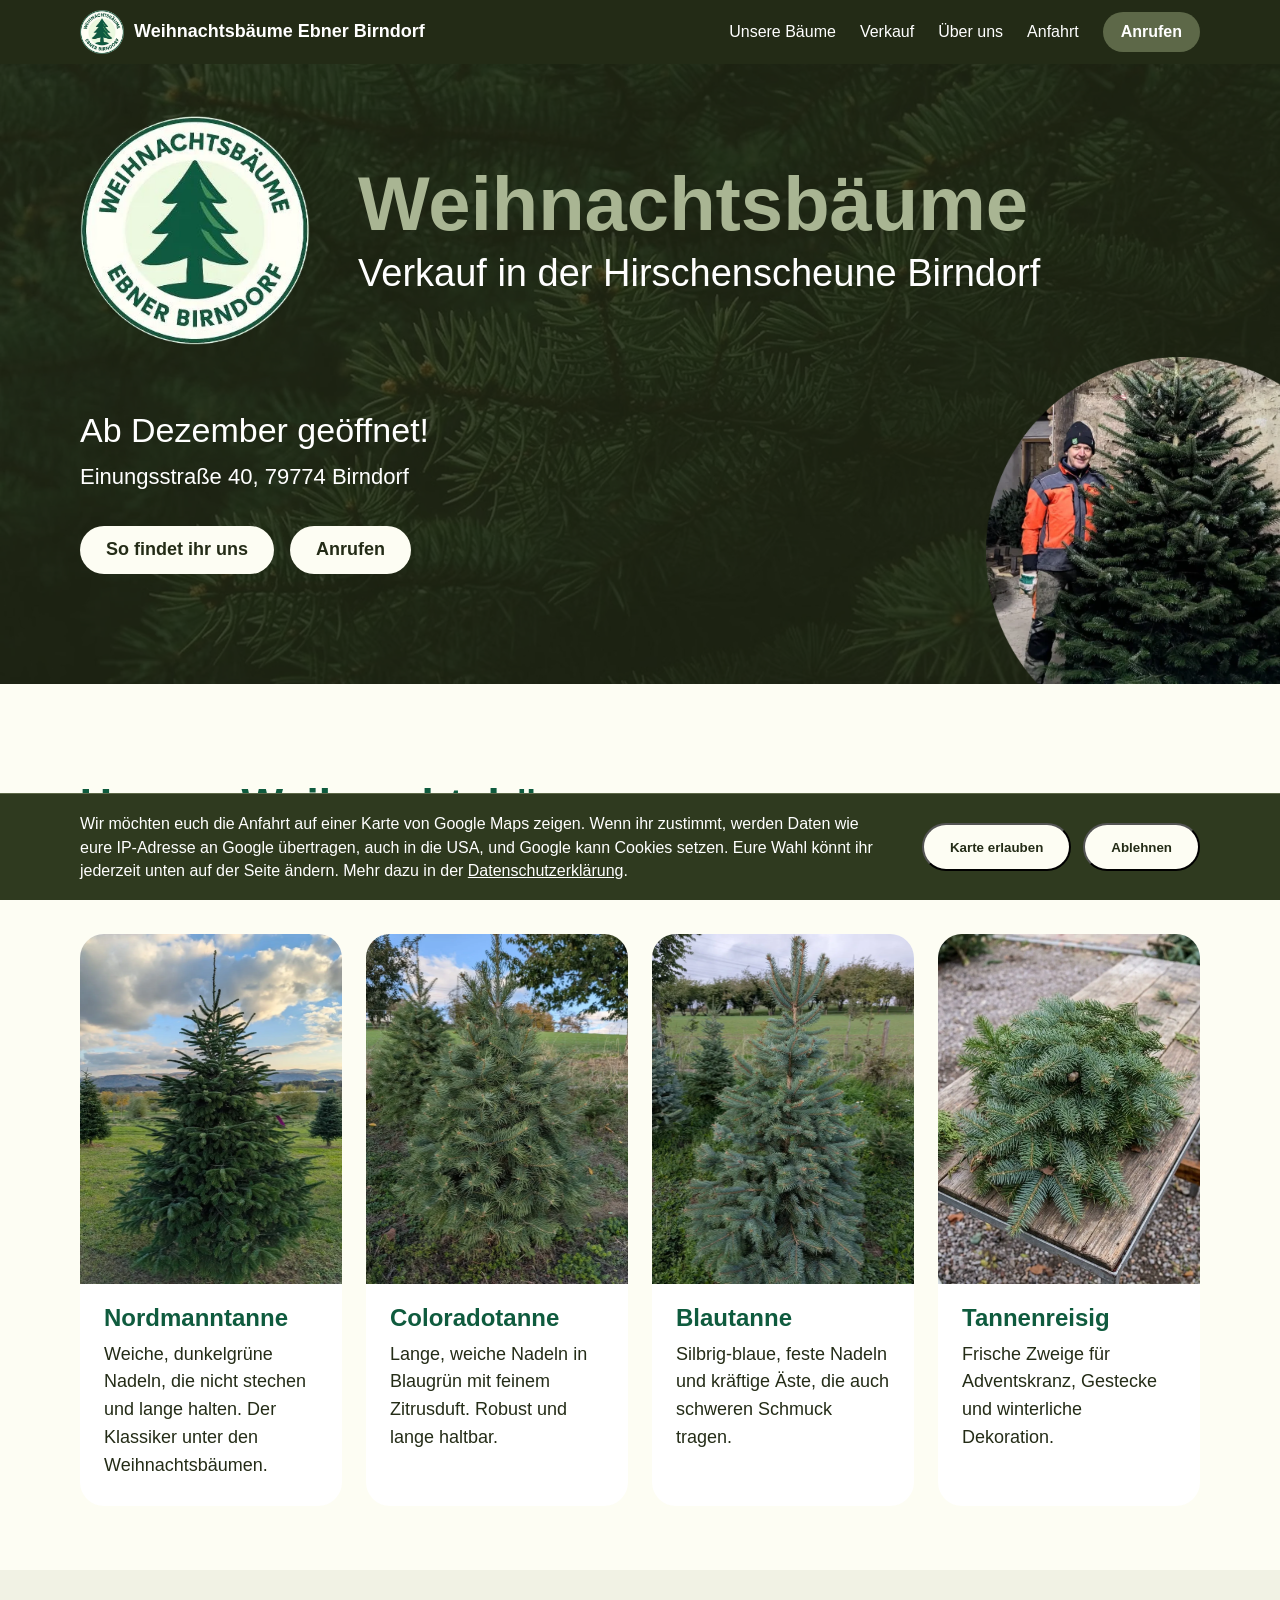
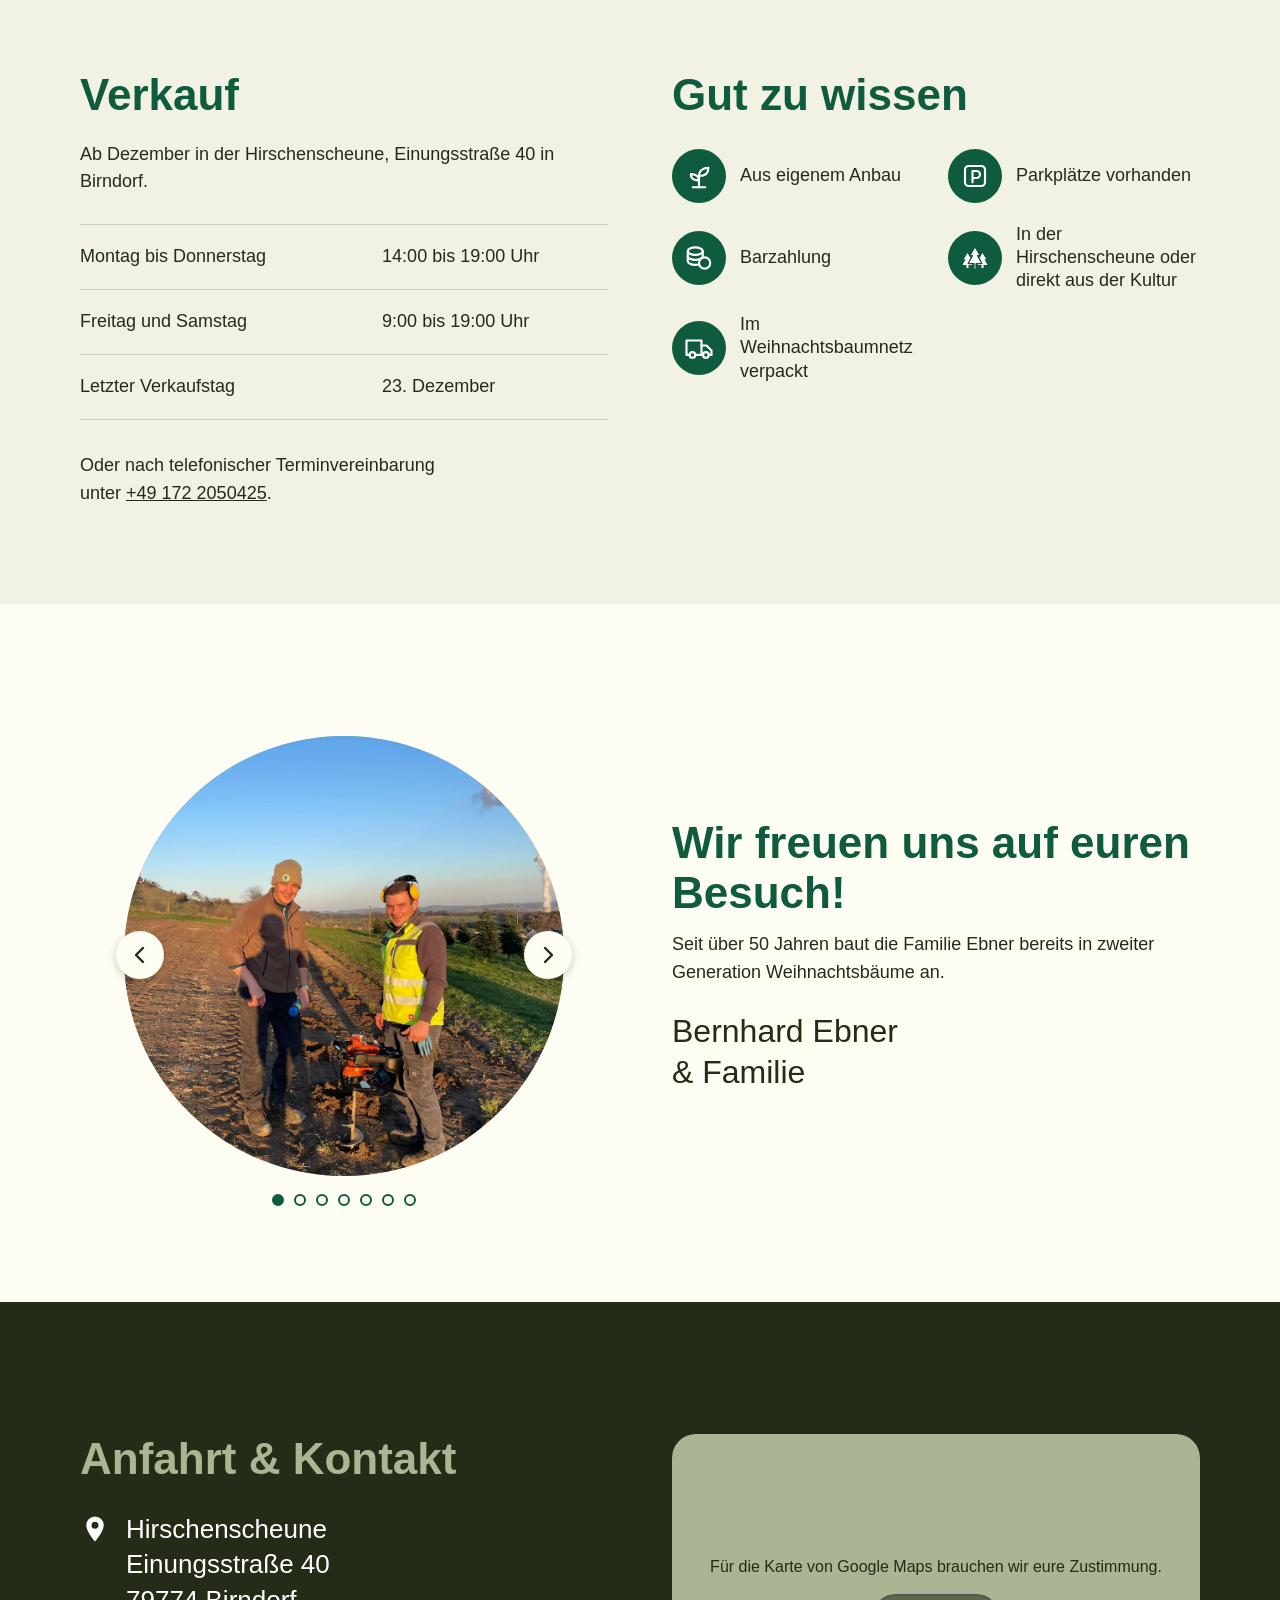
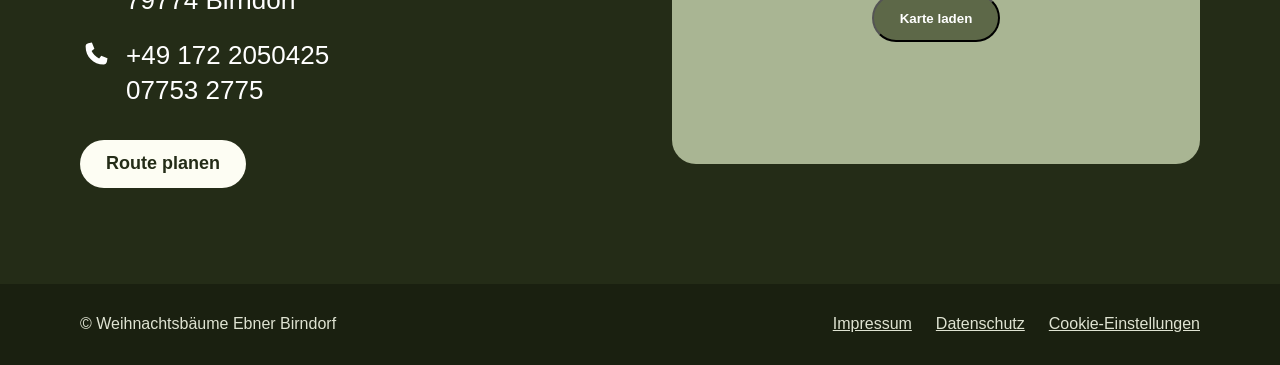
==== commit 97797909: "Text mittig zur Galerie, Umbruch bei Terminvereinbarung" ====
--- a/index.html
+++ b/index.html
@@ -89,8 +89,14 @@
         <p class="hero-zeiten" id="hero-zeiten">Ab Dezember geöffnet!</p>
         <p class="hero-ort">Einungsstraße 40, 79774 Birndorf</p>
         <div class="hero-aktionen">
-          <a class="knopf hell" href="#anfahrt">So findet ihr uns</a>
-          <a class="knopf hell" href="tel:+491722050425">Anrufen</a>
+          <a class="knopf hell symbol-knopf" href="#anfahrt" aria-label="So findet ihr uns">
+            <svg viewBox="0 0 24 24" aria-hidden="true"><path d="M12 2a7 7 0 0 0-7 7c0 5.2 7 13 7 13s7-7.800 7-13a7 7 0 0 0-7-7Zm0 9.800A2.800 2.800 0 1 1 12 6.200a2.800 2.800 0 0 1 0 5.600Z"/></svg>
+            <span>So findet ihr uns</span>
+          </a>
+          <a class="knopf hell symbol-knopf" href="tel:+491722050425" aria-label="Anrufen">
+            <svg viewBox="0 0 24 24" aria-hidden="true"><path d="M6.600 2.500 9.500 2l2 5-2.200 1.700a13 13 0 0 0 6 6L17 12.500l5 2-.5 2.900c-.2 1.300-1.300 2.100-2.600 2.100C10.700 19.500 4.500 13.300 4.500 5.100c0-1.300.8-2.400 2.100-2.600Z"/></svg>
+            <span>Anrufen</span>
+          </a>
         </div>
       </div>
     </div>
@@ -145,7 +151,7 @@
           <tr><th scope="row">Freitag und Samstag</th><td>9:00 bis 19:00 Uhr</td></tr>
           <tr><th scope="row">Letzter Verkaufstag</th><td>23. Dezember</td></tr>
         </table>
-        <p class="hinweis">Oder nach telefonischer Terminvereinbarung unter <a href="tel:+491722050425">+49 172 2050425</a>.</p>
+        <p class="hinweis">Oder nach telefonischer Terminvereinbarung<br class="nur-desktop"> unter <a class="nummer" href="tel:+491722050425">+49 172 2050425</a>.</p>
       </div>
       <div>
         <h2>Gut zu wissen</h2>
--- a/style.css
+++ b/style.css
@@ -96,6 +96,7 @@
 .pikto svg.gefuellt { fill: currentColor; stroke: none; }
 .pikto svg.gefuellt .vorn { stroke: var(--logo-gruen); stroke-width: 1; }
 .hero-aktionen { display: flex; flex-wrap: wrap; gap: 12px 16px; margin-top: 32px; }
+.symbol-knopf svg { display: none; width: 26px; height: 26px; fill: currentColor; }
 .hero-foto {
   position: absolute; right: 0; bottom: 0;
   width: min(23vw, 420px);
@@ -142,6 +143,10 @@
 #verkauf .einleitung { margin-top: 20px; }
 .zeiten { width: 100%; border-collapse: collapse; margin-top: 28px; border-top: 1px solid #ccd0ba; }
 #verkauf .hinweis { margin-top: 32px; }
+.nummer { white-space: nowrap; }
+#familie .raster.zwei { align-items: center; }
+/* Ausgleich für die Punkte unter dem Kreis, damit der Text mittig zum Kreis steht */
+@media (min-width: 901px) { #familie .raster.zwei > div:last-child { margin-bottom: 30px; } }
 .zeiten th, .zeiten td { padding: 18px 0; text-align: left; border-bottom: 1px solid #ccd0ba; font-weight: 400; vertical-align: top; }
 .zeiten th { padding-right: 24px; white-space: nowrap; }
 
@@ -235,6 +240,7 @@
   .kopf .knopf { margin-left: auto; }
   .raster.drei, .raster.zwei { grid-template-columns: 1fr; }
   #verkauf .raster.zwei { row-gap: 64px; }
+  .nur-desktop { display: none; }
   .cookie-banner .inhalt { flex-direction: column; align-items: stretch; }
   .cookie-aktionen .knopf { flex: 1; padding-inline: 12px; }
 }
@@ -246,7 +252,14 @@
   .marke span { display: none; }
   .hero-unterzeile { font-size: 21px; }
   .hero-ort { font-size: 16px; }
-  .hero-aktionen .knopf { flex: 1 1 100%; }
+  /* Runde Symbol-Knöpfe links, Fotokreis rechts daneben */
+  /* Knöpfe (2 × 56 px + 14 px Abstand = 126 px) mittig zur Bildhöhe (62vw × 816/735 ≈ 68.8vw) */
+  .hero-aktionen { flex-direction: column; gap: 14px; margin-top: calc(34.4vw - 63px + 20px); position: relative; z-index: 1; }
+  .symbol-knopf { width: 56px; height: 56px; min-height: 0; padding: 0; border-radius: 50%; }
+  .symbol-knopf svg { display: block; }
+  .symbol-knopf span { position: absolute; width: 1px; height: 1px; overflow: hidden; clip: rect(0 0 0 0); white-space: nowrap; }
+  .hero .inhalt { padding-bottom: 0; }
+  .hero-foto { width: 62vw; margin: calc(-34.4vw - 63px) 0 0 auto; }
 }
 
 @media (prefers-reduced-motion: reduce) {
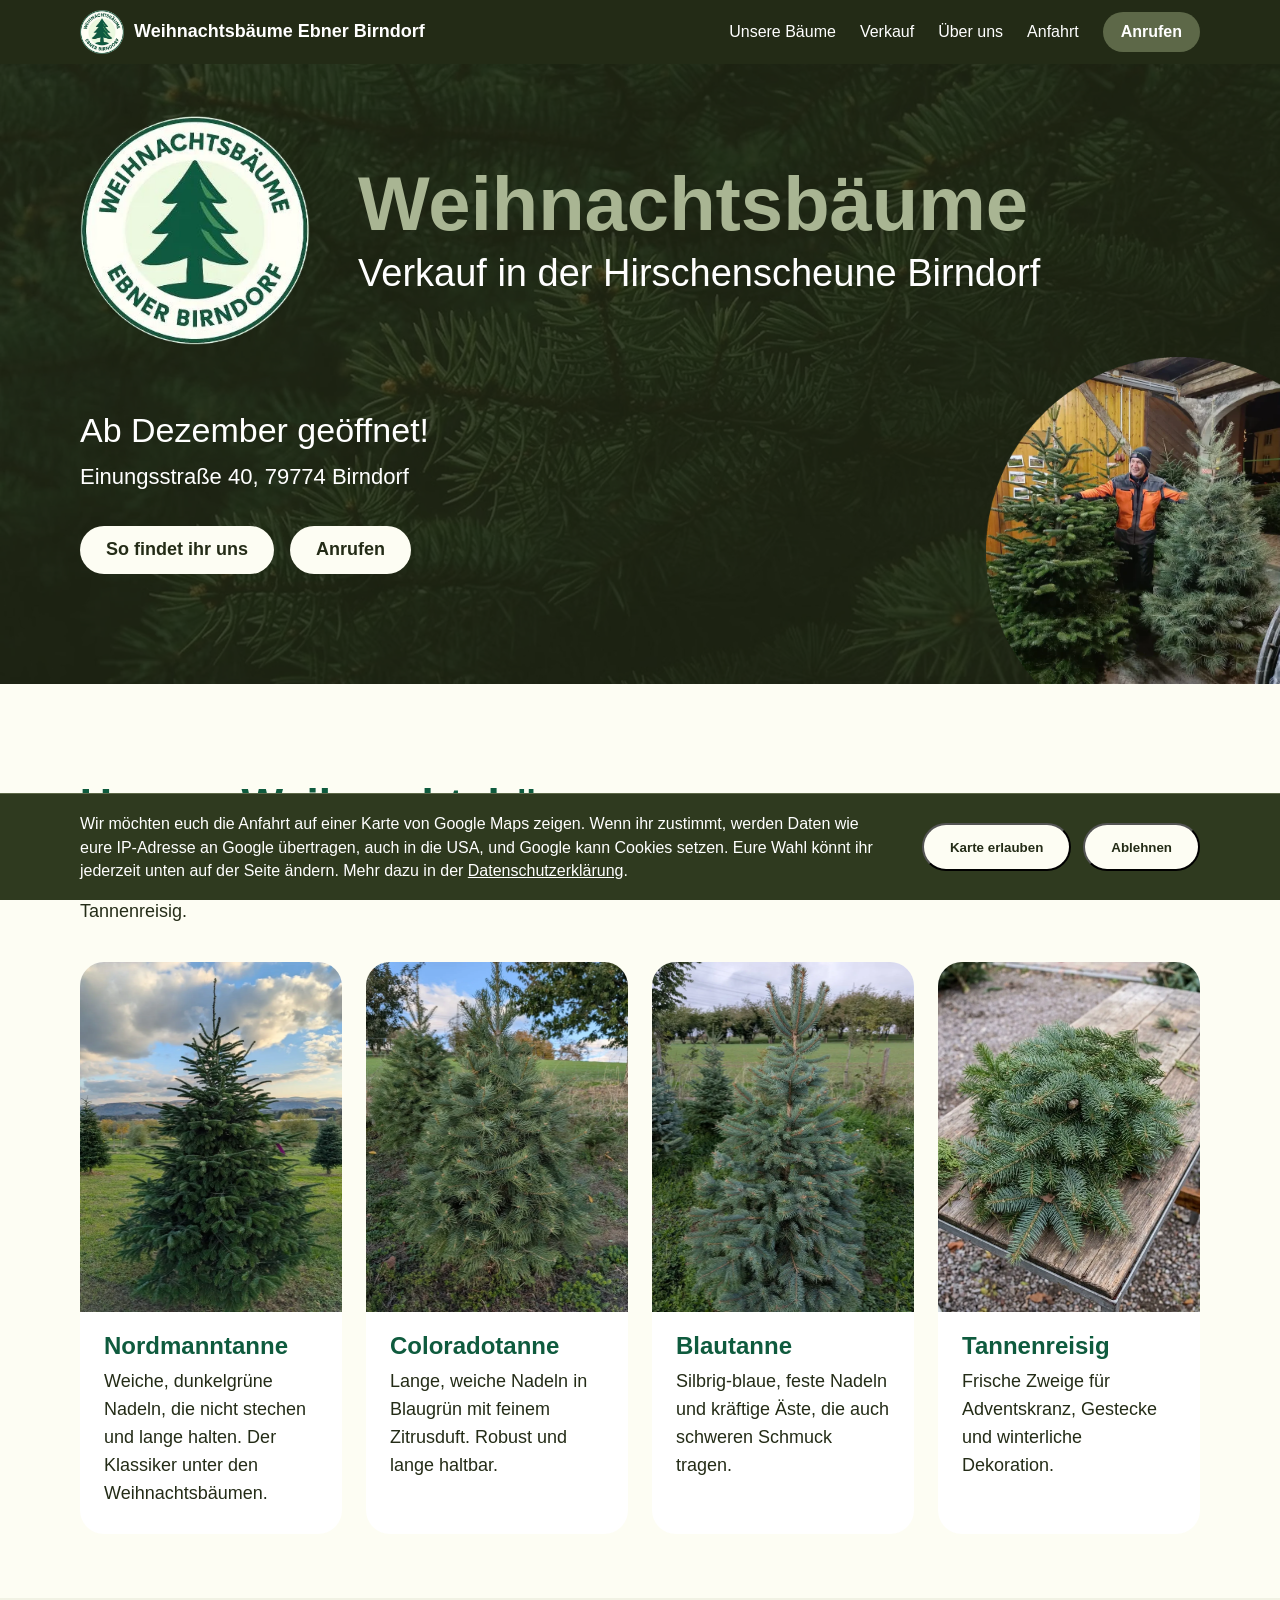
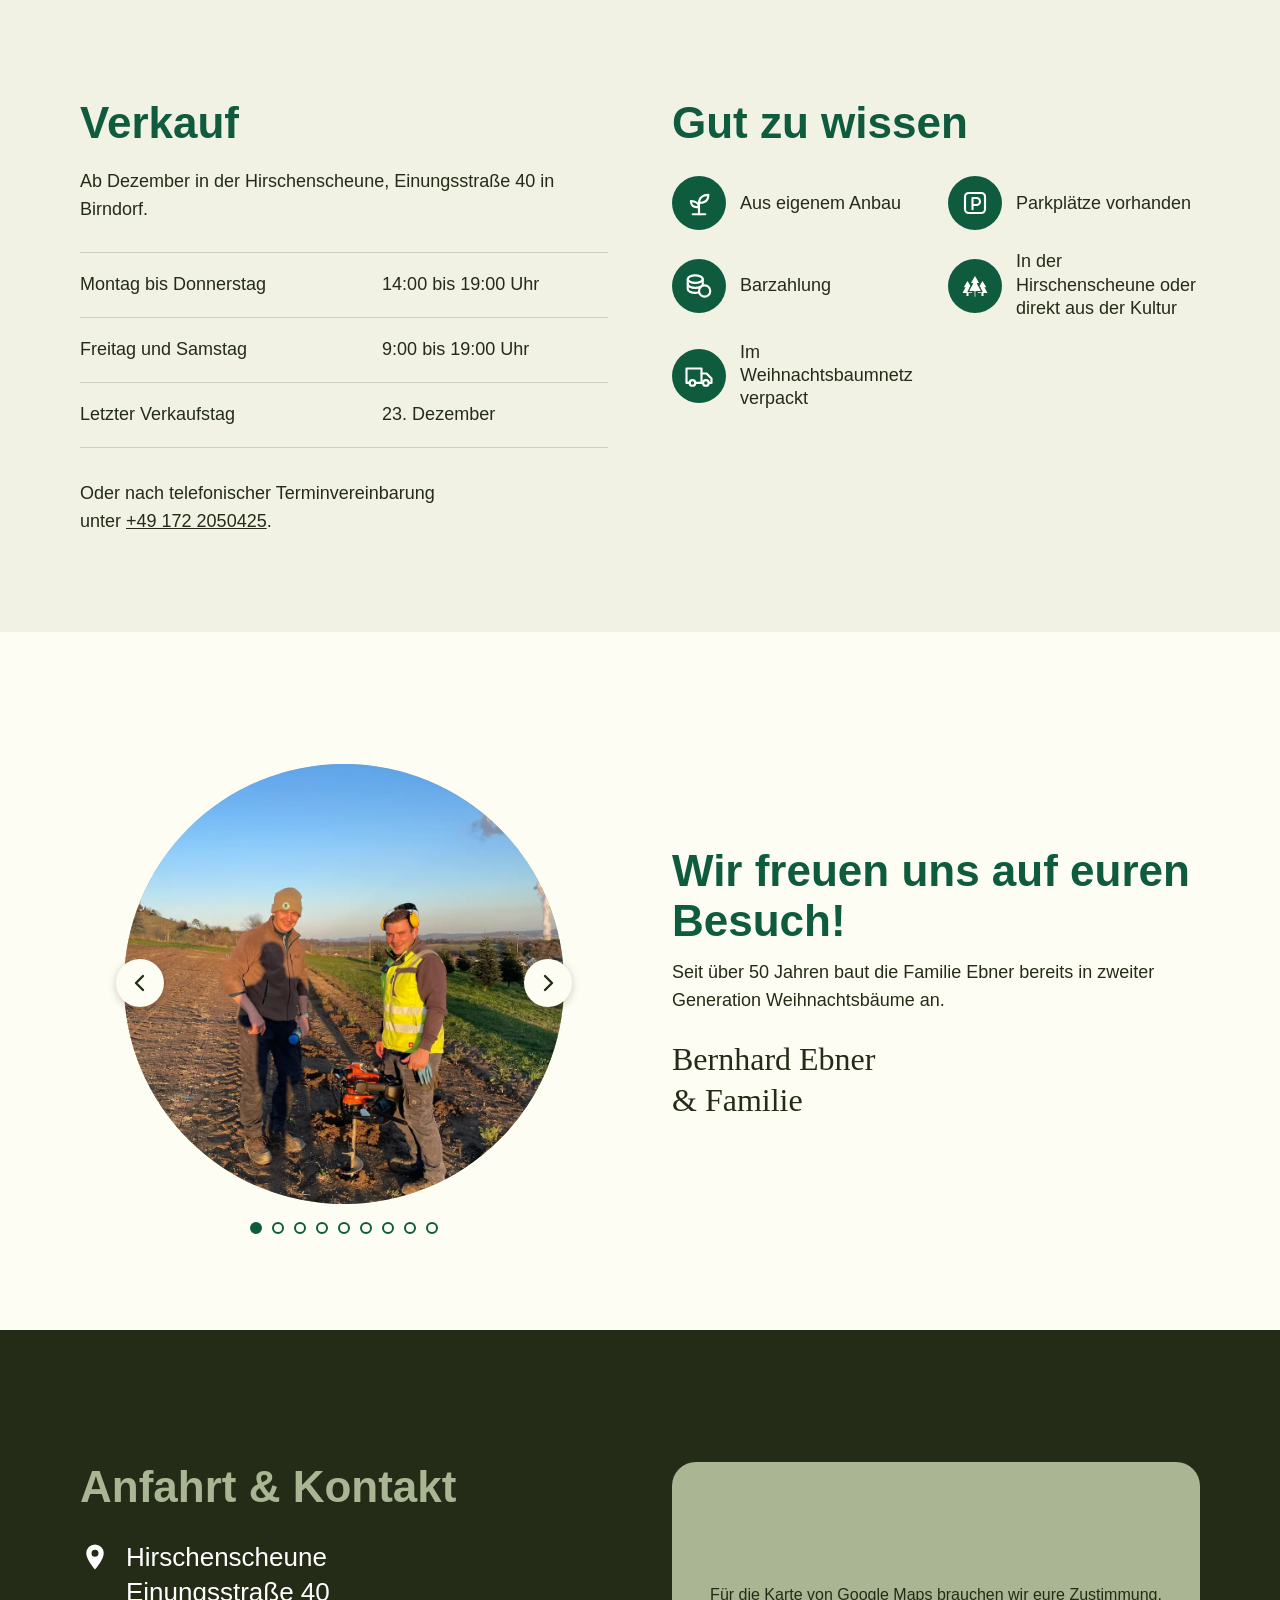
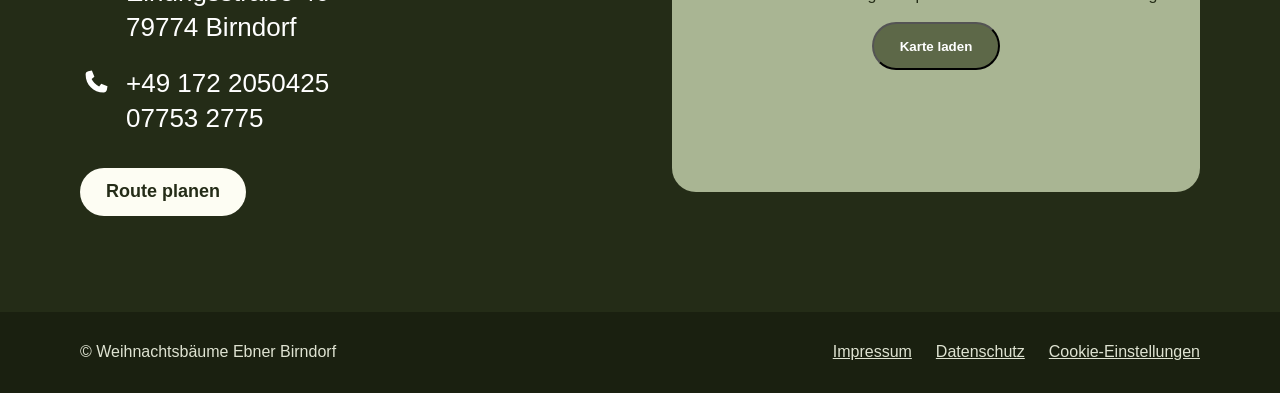
==== commit 2e4949f6: "Neues Foto im Halbkreis, Korktannen im Text, zwei Galeriebilder, Schrift fuer den Gruss Co-Authored-" ====
--- a/index.html
+++ b/index.html
@@ -100,13 +100,13 @@
         </div>
       </div>
     </div>
-    <img class="hero-foto" src="assets/foto-kreis-scheune.webp" alt="Große Nordmanntanne in der Hirschenscheune in Birndorf" width="735" height="816">
+    <img class="hero-foto" src="assets/foto-kreis-familie.webp" alt="Bernhard Ebner zwischen einer Nordmanntanne und einer Coloradotanne in der Hirschenscheune Birndorf" width="735" height="816">
   </section>
 
   <section class="abschnitt" id="baeume">
     <div class="inhalt">
       <h2>Unsere Weihnachtsbäume</h2>
-      <p class="einleitung">Unsere Weihnachtsbäume stammen aus eigenem Anbau. Bei uns findet ihr Nordmanntannen, Coloradotannen, Blautannen sowie Tannenreisig.</p>
+      <p class="einleitung">Unsere Weihnachtsbäume stammen aus nachhaltigem und heimischem Anbau. Bei uns findet ihr Nordmanntannen, Coloradotannen, Blautannen, Korktannen sowie Tannenreisig.</p>
       <div class="raster vier">
         <article class="karte">
           <img class="bild" src="assets/baum-nordmanntanne.webp" alt="Nordmanntanne auf dem Feld in Birndorf" width="1053" height="1400" loading="lazy">
@@ -192,6 +192,8 @@
           <img src="assets/galerie-7-nebel.webp" alt="Zwei Männer mit einer frisch geschlagenen Tanne vor einem Traktor im Nebel" width="1050" height="1400" loading="lazy">
           <img src="assets/galerie-8-schnee.webp" alt="Traktor mit Anhänger voller Weihnachtsbäume im Schnee" width="1400" height="1050" loading="lazy">
           <img src="assets/galerie-9-scheunentor.webp" alt="Zwei Männer mit einer Nordmanntanne im Scheunentor" width="1051" height="1400" loading="lazy">
+          <img src="assets/galerie-10-sommer.webp" alt="Nordmanntannen im Sommer zwischen gelben Blumen in der Kultur" width="1050" height="1400" loading="lazy">
+          <img src="assets/galerie-11-kugeln.webp" alt="Verschneite Tanne mit roten Weihnachtskugeln in der Kultur" width="1050" height="1400" loading="lazy">
         </div>
         <button class="galerie-pfeil zurueck" type="button" aria-label="Vorheriges Foto"><svg viewBox="0 0 24 24" aria-hidden="true"><path d="M15 5 8 12l7 7"/></svg></button>
         <button class="galerie-pfeil weiter" type="button" aria-label="Nächstes Foto"><svg viewBox="0 0 24 24" aria-hidden="true"><path d="m9 5 7 7-7 7"/></svg></button>
--- a/style.css
+++ b/style.css
@@ -1,3 +1,14 @@
+/* Handschrift für den Gruß. Datei: assets/fonts/cellestion-regular.woff2 (Web-Lizenz nötig).
+   Fehlt die Datei, zeigt der Browser eine ähnliche Schreibschrift. */
+@font-face {
+  font-family: "Cellestion";
+  src: url("assets/fonts/cellestion-regular.woff2") format("woff2"),
+       url("assets/fonts/cellestion-regular.woff") format("woff");
+  font-weight: 400;
+  font-style: normal;
+  font-display: swap;
+}
+
 /* Farben und Grundwerte aus dem Flyer */
 :root {
   --tanne-dunkel: #242c17;
@@ -184,7 +195,7 @@
 .galerie-punkte button[aria-current="true"] { background: var(--logo-gruen); }
 @media (prefers-reduced-motion: reduce) { .galerie-fenster img { transition: none; } }
 
-.gruss { font-size: clamp(24px, 3vw, 32px); line-height: 1.3; margin-top: 24px; }
+.gruss { font-family: "Cellestion", "Segoe Script", "Brush Script MT", cursive; font-weight: 400; font-size: clamp(24px, 3vw, 32px); line-height: 1.3; margin-top: 24px; }
 
 .kontakt-liste { list-style: none; margin: 28px 0 0; padding: 0; display: grid; gap: 20px; font-size: clamp(20px, 2.4vw, 26px); line-height: 1.35; }
 .kontakt-liste li { display: flex; gap: 16px; align-items: flex-start; }
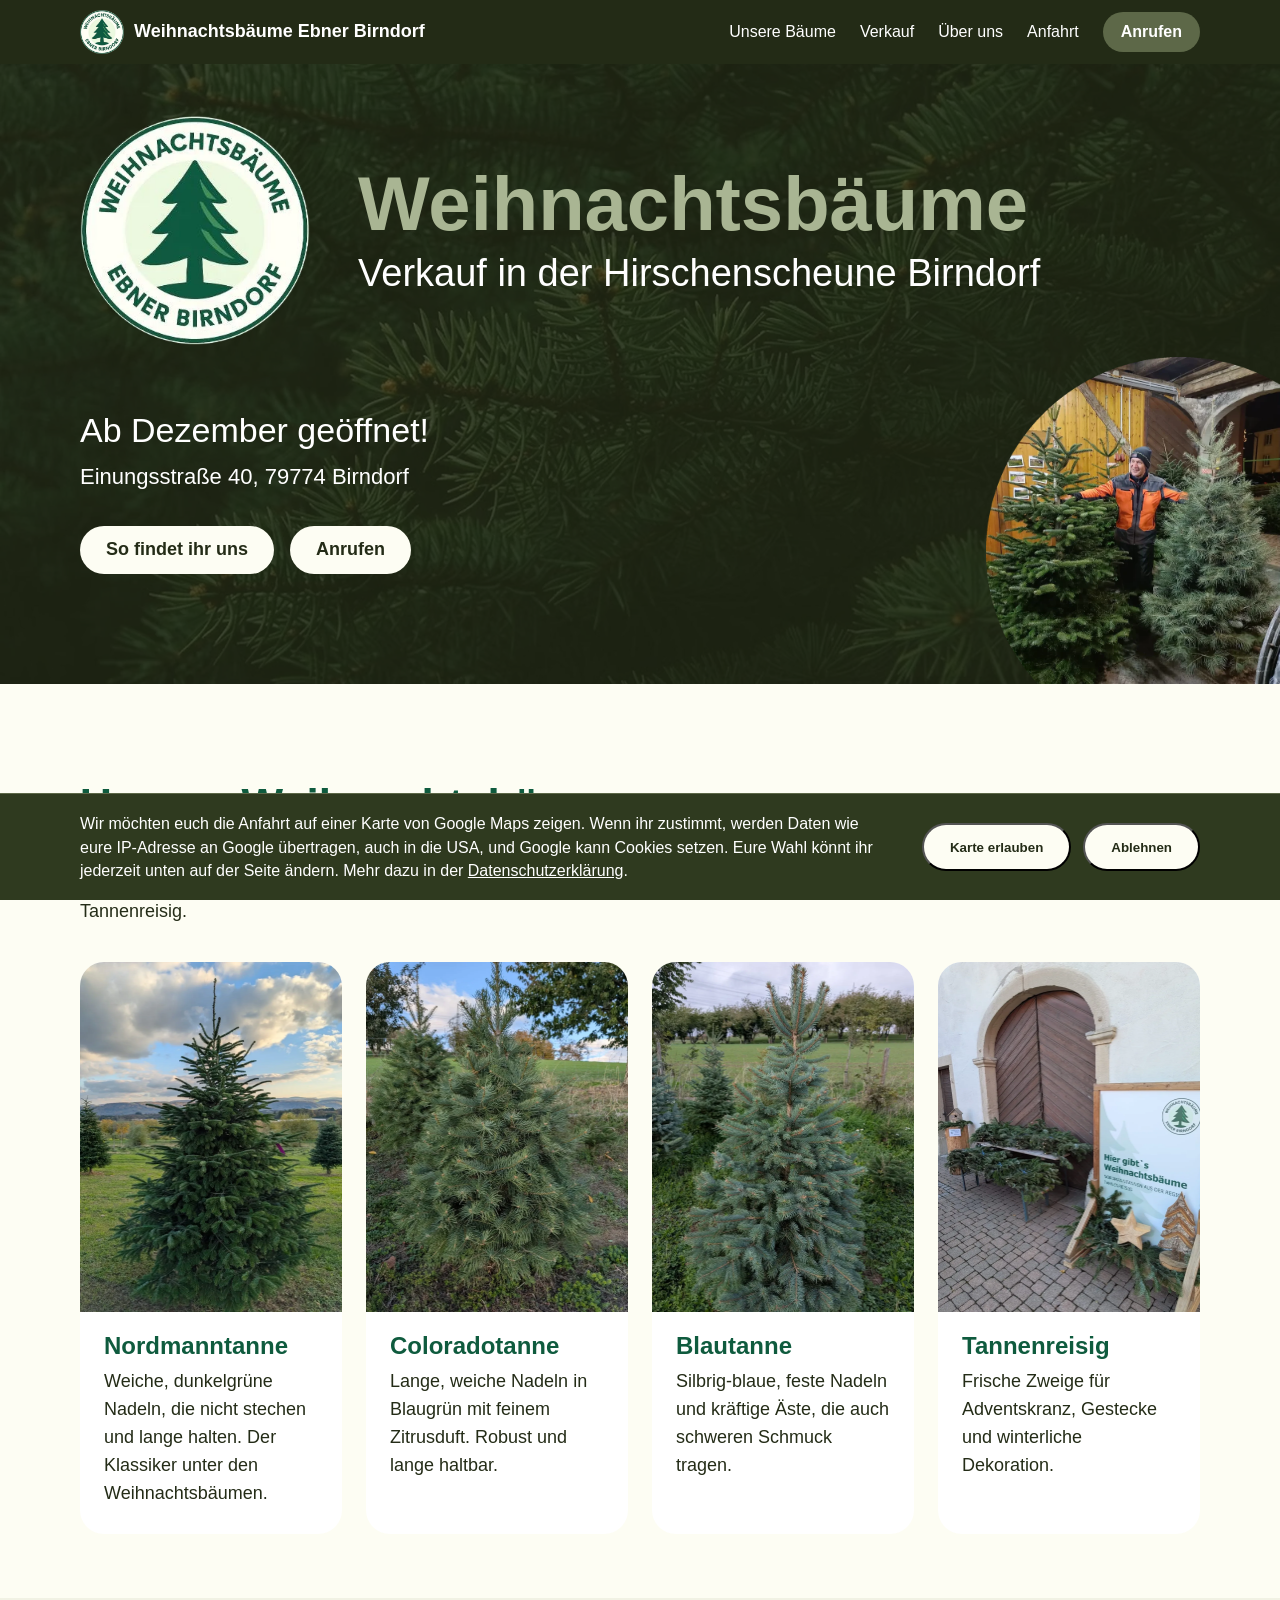
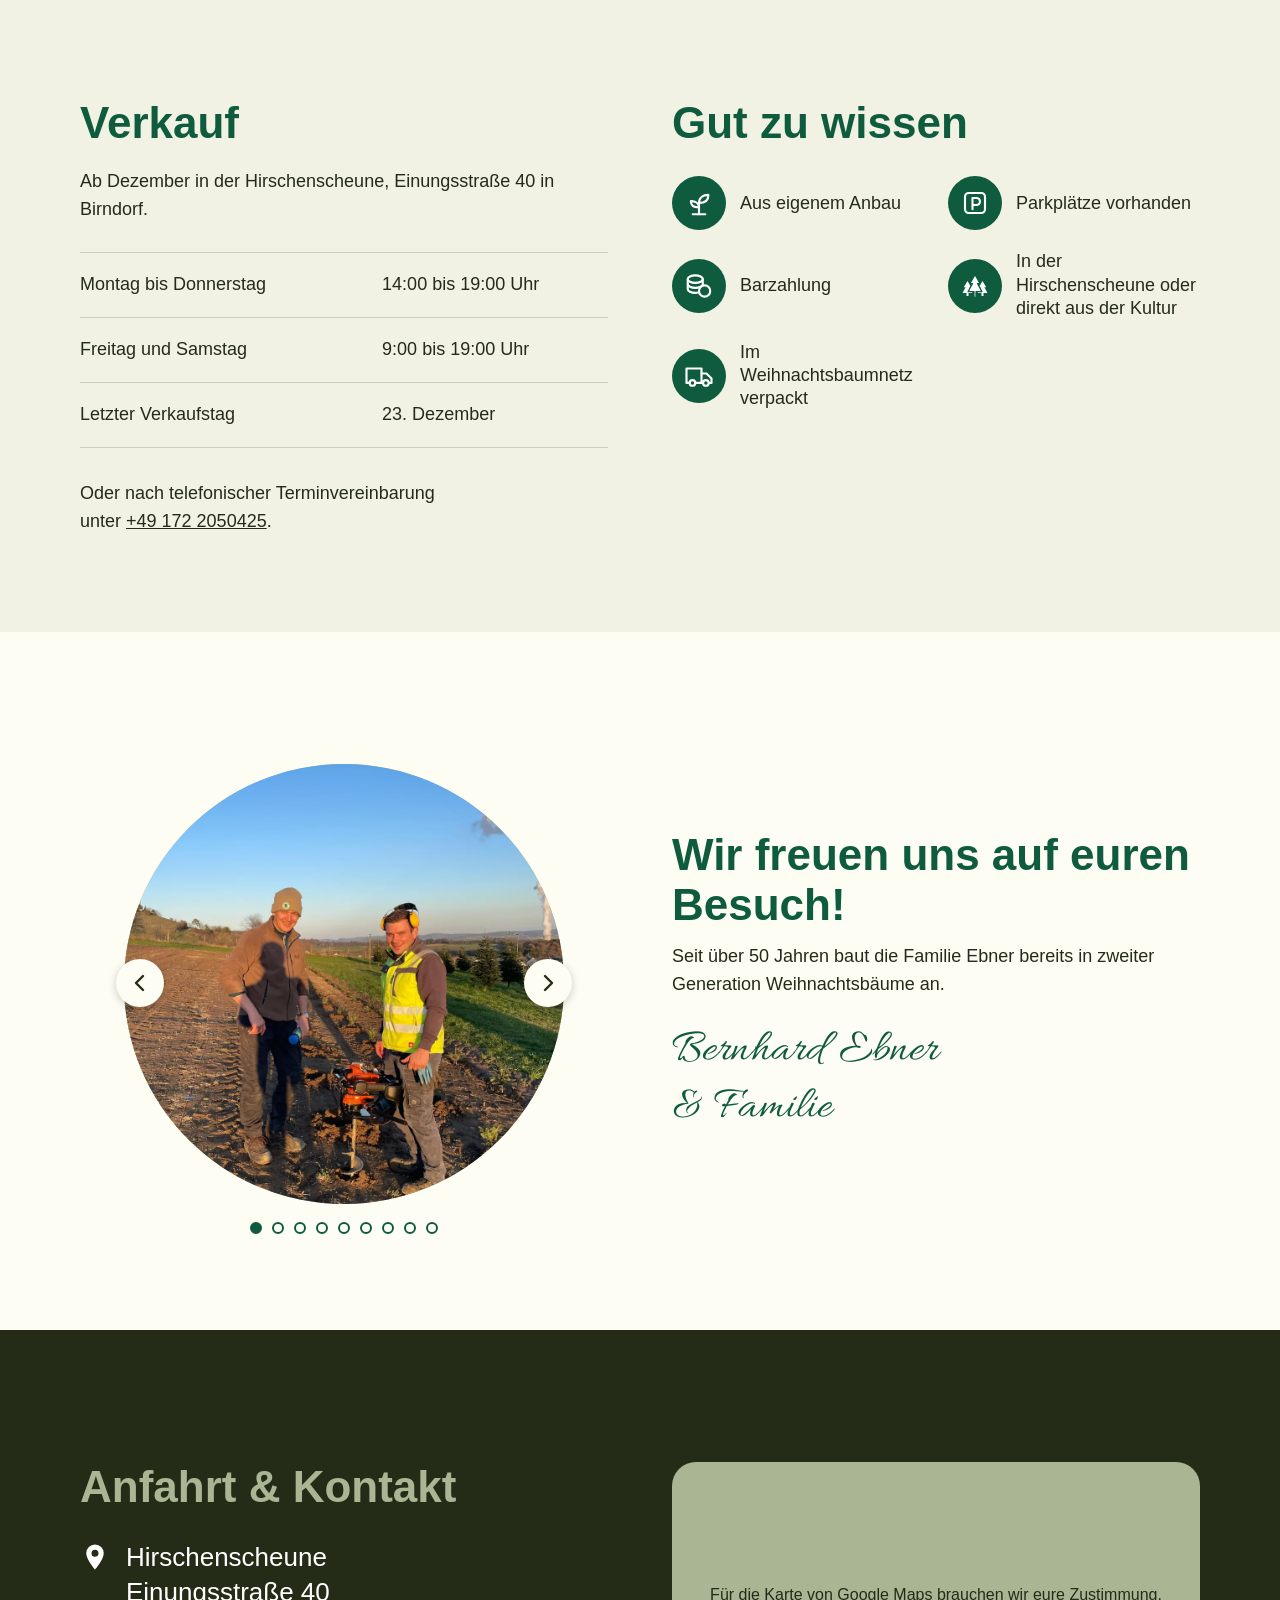
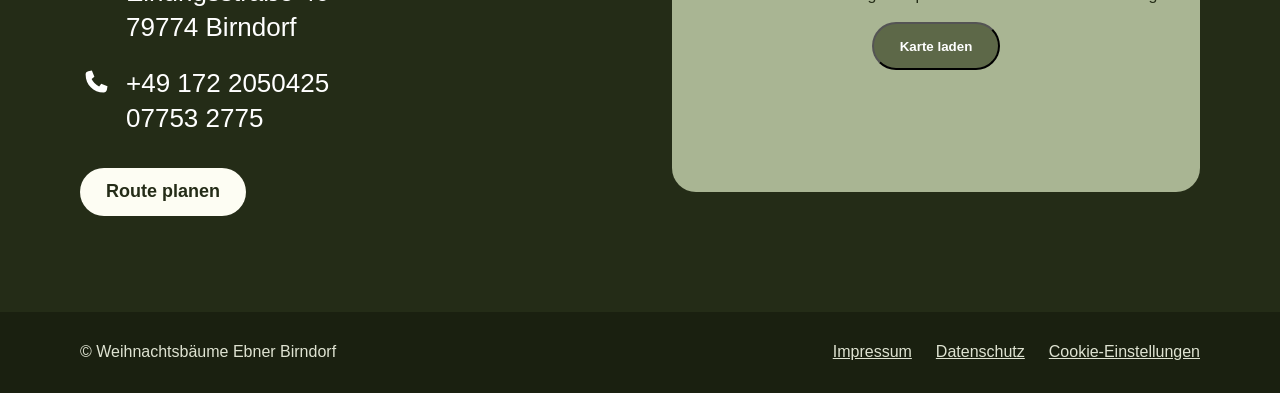
==== commit ef42c160: "Neues Foto fuer Tannenreisig Co-Authored-By: Claude Opus 5.5 <noreply@anthropic.com> Claude-Session:" ====
--- a/index.html
+++ b/index.html
@@ -130,7 +130,7 @@
           </div>
         </article>
         <article class="karte">
-          <img class="bild" src="assets/baum-tannenreisig.webp" alt="Gebündeltes Tannenreisig auf einem Holztisch" width="896" height="1200" loading="lazy">
+          <img class="bild" src="assets/baum-tannenreisig-scheune.webp" alt="Gebündeltes Tannenreisig auf Bierbänken vor dem Scheunentor der Hirschenscheune Birndorf" width="1050" height="1400" loading="lazy">
           <div class="karte-text">
             <h3>Tannenreisig</h3>
             <p>Frische Zweige für Adventskranz, Gestecke und winterliche Dekoration.</p>
--- a/style.css
+++ b/style.css
@@ -1,9 +1,7 @@
-/* Handschrift für den Gruß. Datei: assets/fonts/cellestion-regular.woff2 (Web-Lizenz nötig).
-   Fehlt die Datei, zeigt der Browser eine ähnliche Schreibschrift. */
+/* Schreibschrift für den Gruß (Allura, SIL Open Font License, lokal eingebunden). */
 @font-face {
-  font-family: "Cellestion";
-  src: url("assets/fonts/cellestion-regular.woff2") format("woff2"),
-       url("assets/fonts/cellestion-regular.woff") format("woff");
+  font-family: "Allura";
+  src: url("assets/fonts/allura-regular.woff2") format("woff2");
   font-weight: 400;
   font-style: normal;
   font-display: swap;
@@ -195,7 +193,7 @@
 .galerie-punkte button[aria-current="true"] { background: var(--logo-gruen); }
 @media (prefers-reduced-motion: reduce) { .galerie-fenster img { transition: none; } }
 
-.gruss { font-family: "Cellestion", "Segoe Script", "Brush Script MT", cursive; font-weight: 400; font-size: clamp(24px, 3vw, 32px); line-height: 1.3; margin-top: 24px; }
+.gruss { font-family: "Allura", "Brush Script MT", cursive; font-weight: 400; font-size: clamp(34px, 4.2vw, 46px); line-height: 1.25; margin-top: 24px; color: var(--logo-gruen); }
 
 .kontakt-liste { list-style: none; margin: 28px 0 0; padding: 0; display: grid; gap: 20px; font-size: clamp(20px, 2.4vw, 26px); line-height: 1.35; }
 .kontakt-liste li { display: flex; gap: 16px; align-items: flex-start; }
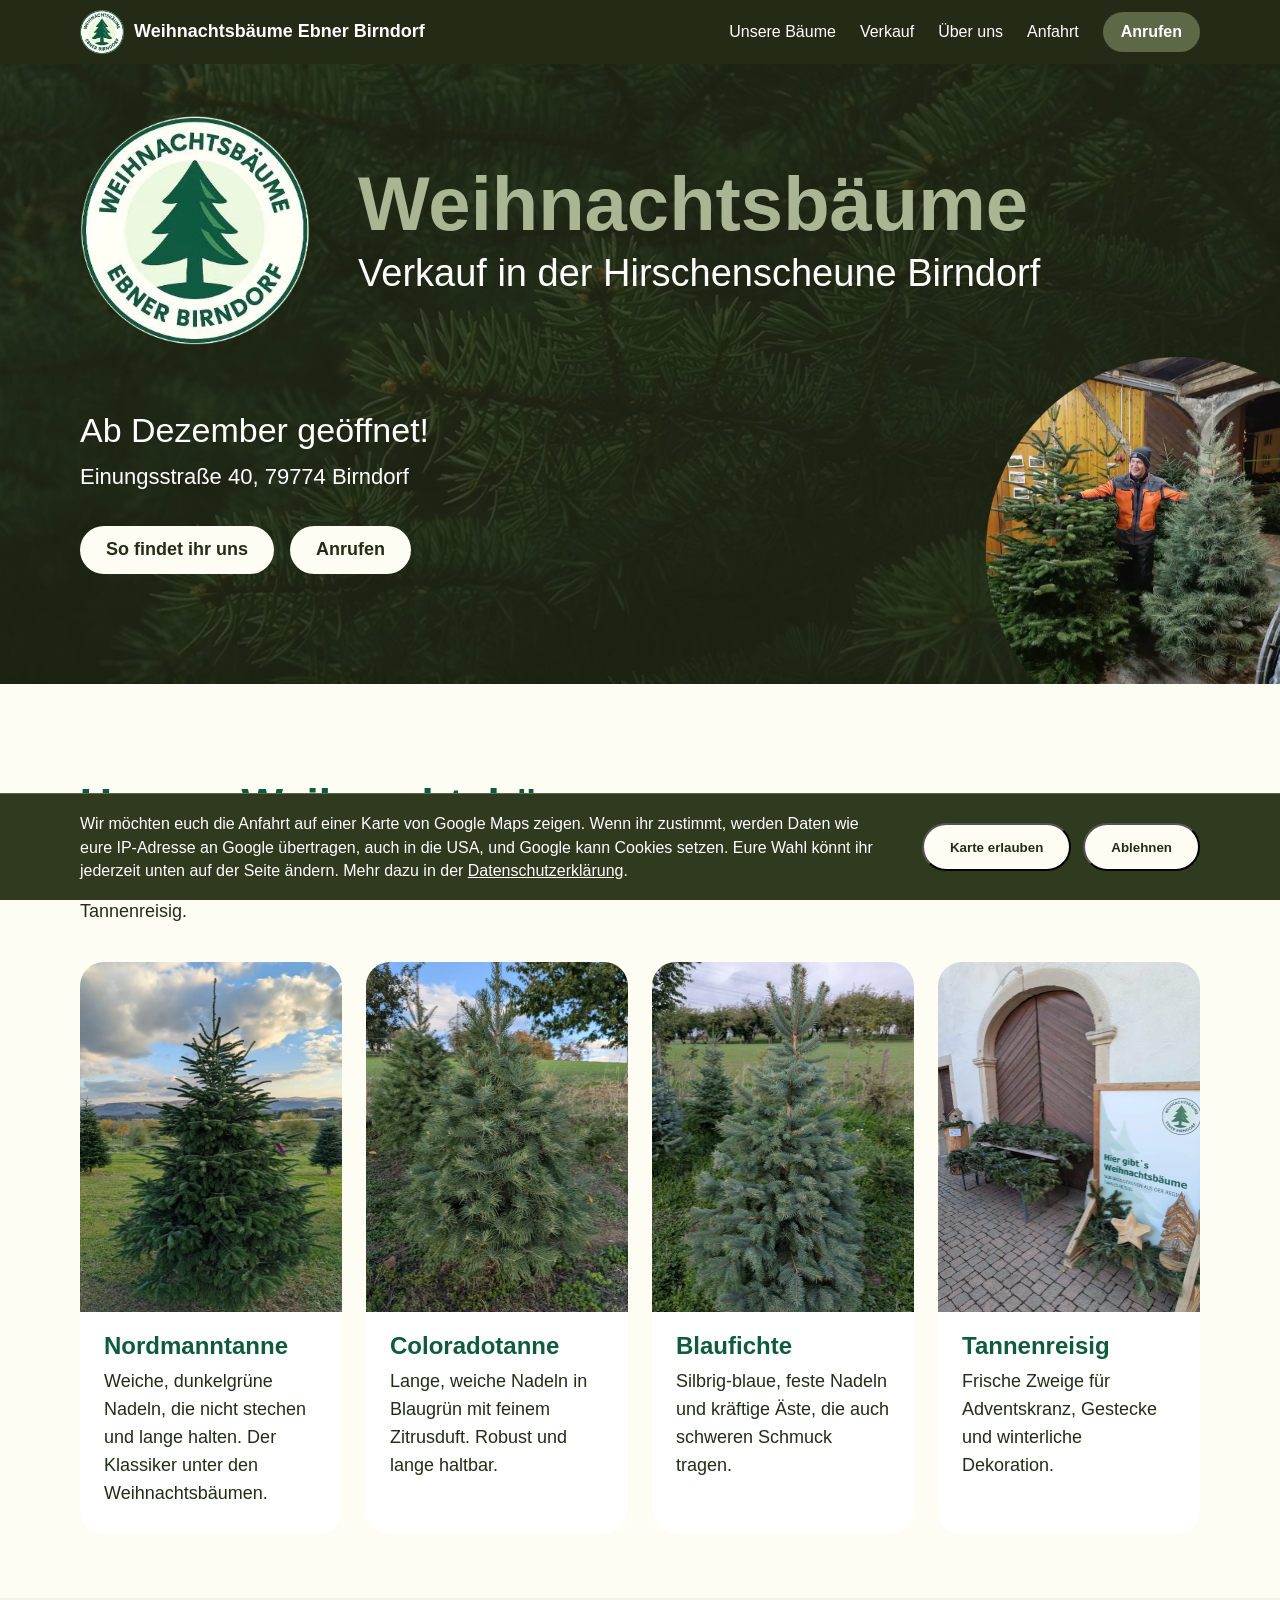
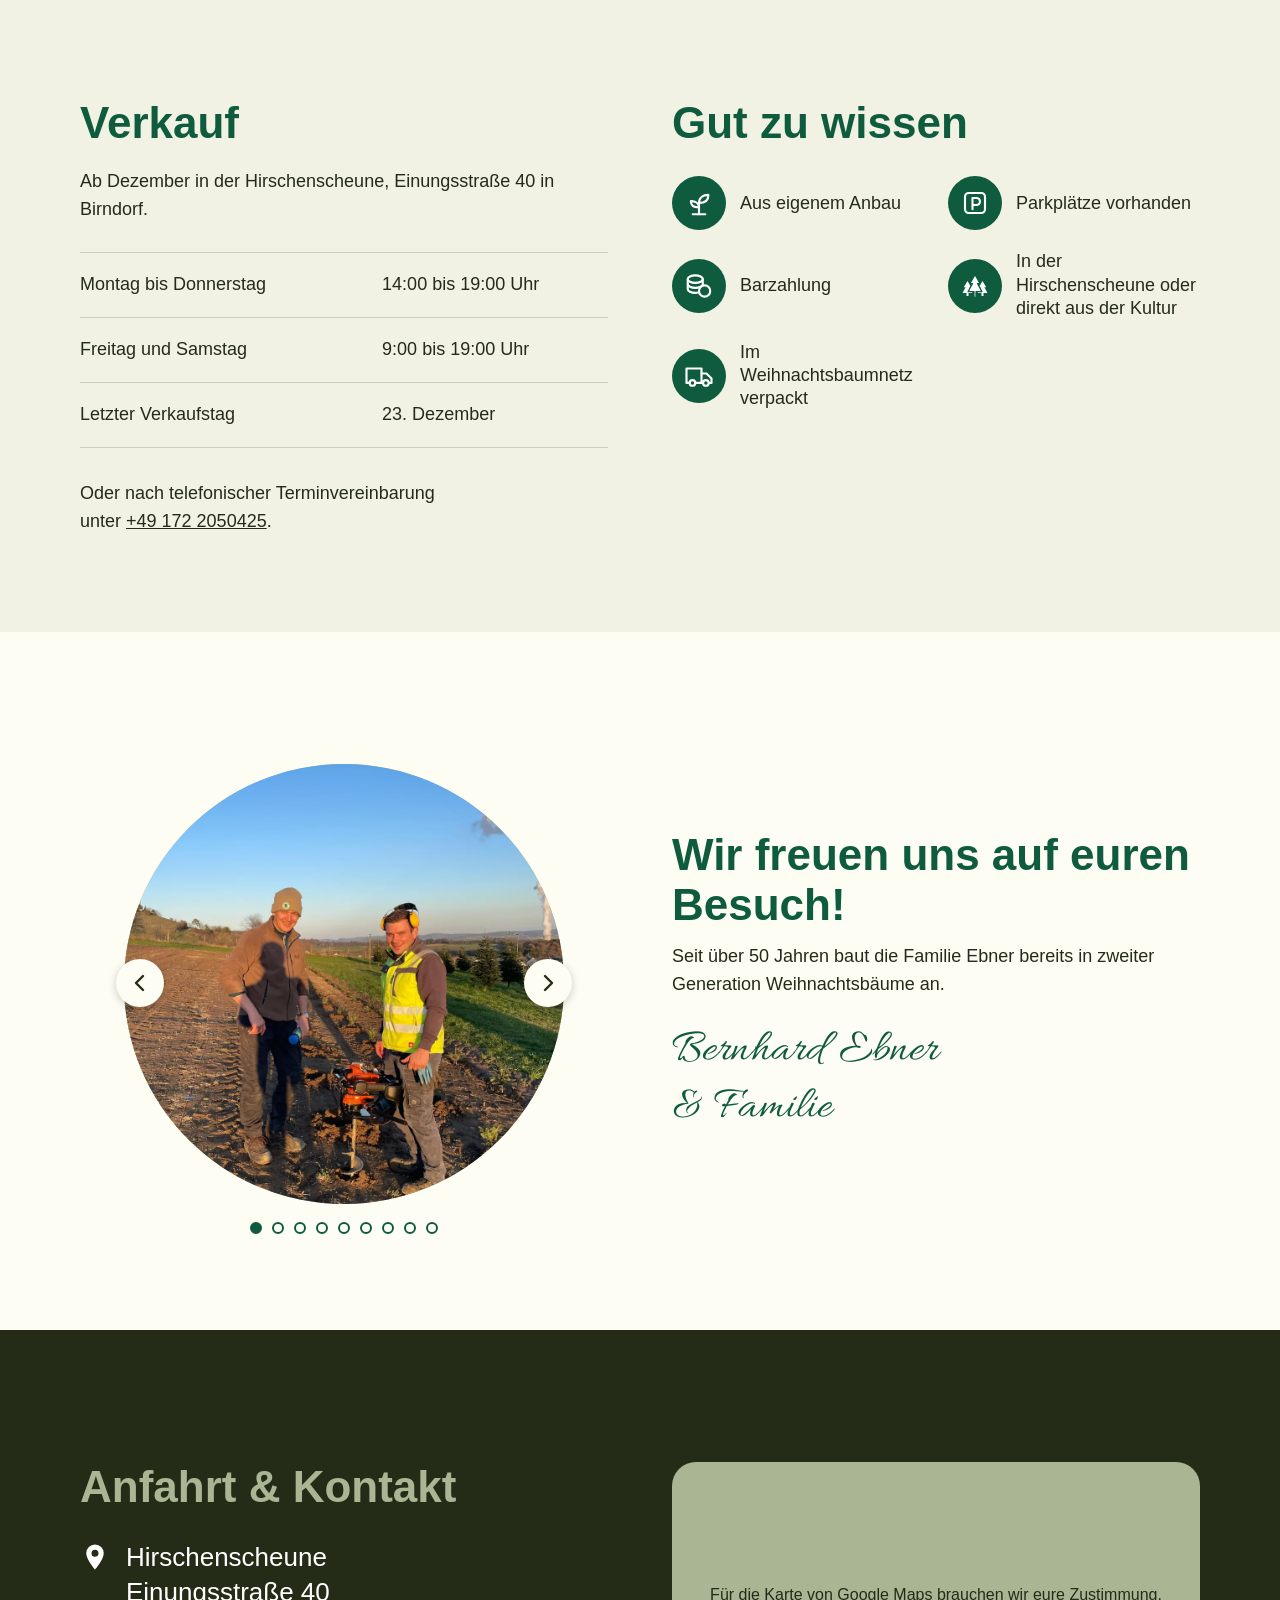
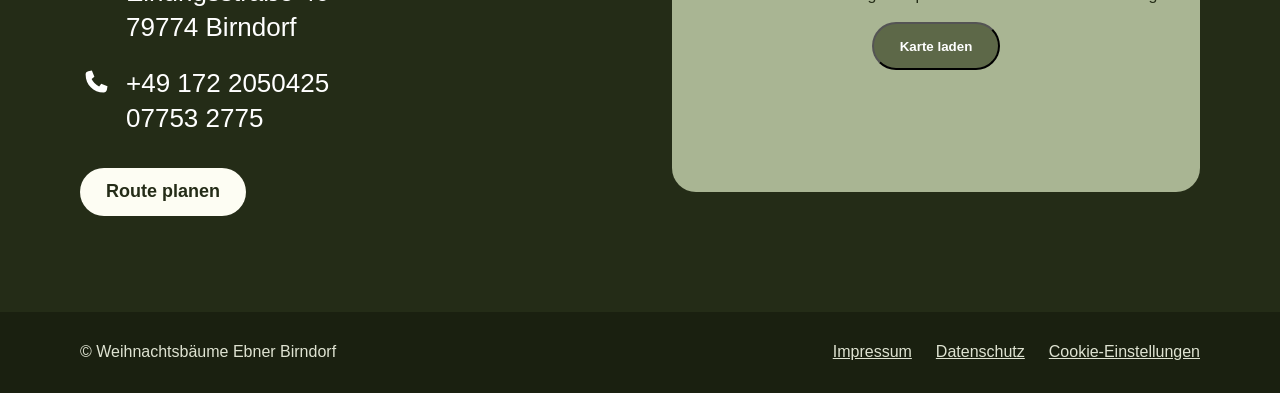
==== commit 3a004c72: "Blautanne in Blaufichte umbenannt" ====
--- a/index.html
+++ b/index.html
@@ -4,7 +4,7 @@
   <meta charset="utf-8">
   <meta name="viewport" content="width=device-width, initial-scale=1">
   <title>Christbäume &amp; Weihnachtsbäume in Birndorf | Ebner</title>
-  <meta name="description" content="Weihnachtsbäume aus eigenem Anbau: Nordmanntannen, Coloradotannen, Blautannen und Tannenreisig. Verkauf ab Dezember in der Hirschenscheune Birndorf.">
+  <meta name="description" content="Weihnachtsbäume aus eigenem Anbau: Nordmanntannen, Coloradotannen, Blaufichten und Tannenreisig. Verkauf ab Dezember in der Hirschenscheune Birndorf.">
   <link rel="canonical" href="https://ebner-birndorf.de/">
   <meta property="og:type" content="website">
   <meta property="og:locale" content="de_DE">
@@ -22,7 +22,7 @@
     "@type": "Store",
     "name": "Weihnachtsbäume Ebner Birndorf",
     "alternateName": "Christbäume Ebner Birndorf",
-    "description": "Verkauf von Weihnachtsbäumen aus eigenem Anbau in der Hirschenscheune Birndorf: Nordmanntannen, Coloradotannen, Blautannen und Tannenreisig.",
+    "description": "Verkauf von Weihnachtsbäumen aus eigenem Anbau in der Hirschenscheune Birndorf: Nordmanntannen, Coloradotannen, Blaufichten und Tannenreisig.",
     "url": "https://ebner-birndorf.de/",
     "logo": "https://ebner-birndorf.de/assets/logo-aus-flyer.png",
     "image": "https://ebner-birndorf.de/assets/baum-nordmanntanne.webp",
@@ -106,7 +106,7 @@
   <section class="abschnitt" id="baeume">
     <div class="inhalt">
       <h2>Unsere Weihnachtsbäume</h2>
-      <p class="einleitung">Unsere Weihnachtsbäume stammen aus nachhaltigem und heimischem Anbau. Bei uns findet ihr Nordmanntannen, Coloradotannen, Blautannen, Korktannen sowie Tannenreisig.</p>
+      <p class="einleitung">Unsere Weihnachtsbäume stammen aus nachhaltigem und heimischem Anbau. Bei uns findet ihr Nordmanntannen, Coloradotannen, Blaufichten, Korktannen sowie Tannenreisig.</p>
       <div class="raster vier">
         <article class="karte">
           <img class="bild" src="assets/baum-nordmanntanne.webp" alt="Nordmanntanne auf dem Feld in Birndorf" width="1053" height="1400" loading="lazy">
@@ -123,9 +123,9 @@
           </div>
         </article>
         <article class="karte">
-          <img class="bild" src="assets/baum-blautanne.webp" alt="Blautanne auf dem Feld in Birndorf" width="1053" height="1400" loading="lazy">
-          <div class="karte-text">
-            <h3>Blautanne</h3>
+          <img class="bild" src="assets/baum-blautanne.webp" alt="Blaufichte auf dem Feld in Birndorf" width="1053" height="1400" loading="lazy">
+          <div class="karte-text">
+            <h3>Blaufichte</h3>
             <p>Silbrig-blaue, feste Nadeln und kräftige Äste, die auch schweren Schmuck tragen.</p>
           </div>
         </article>
